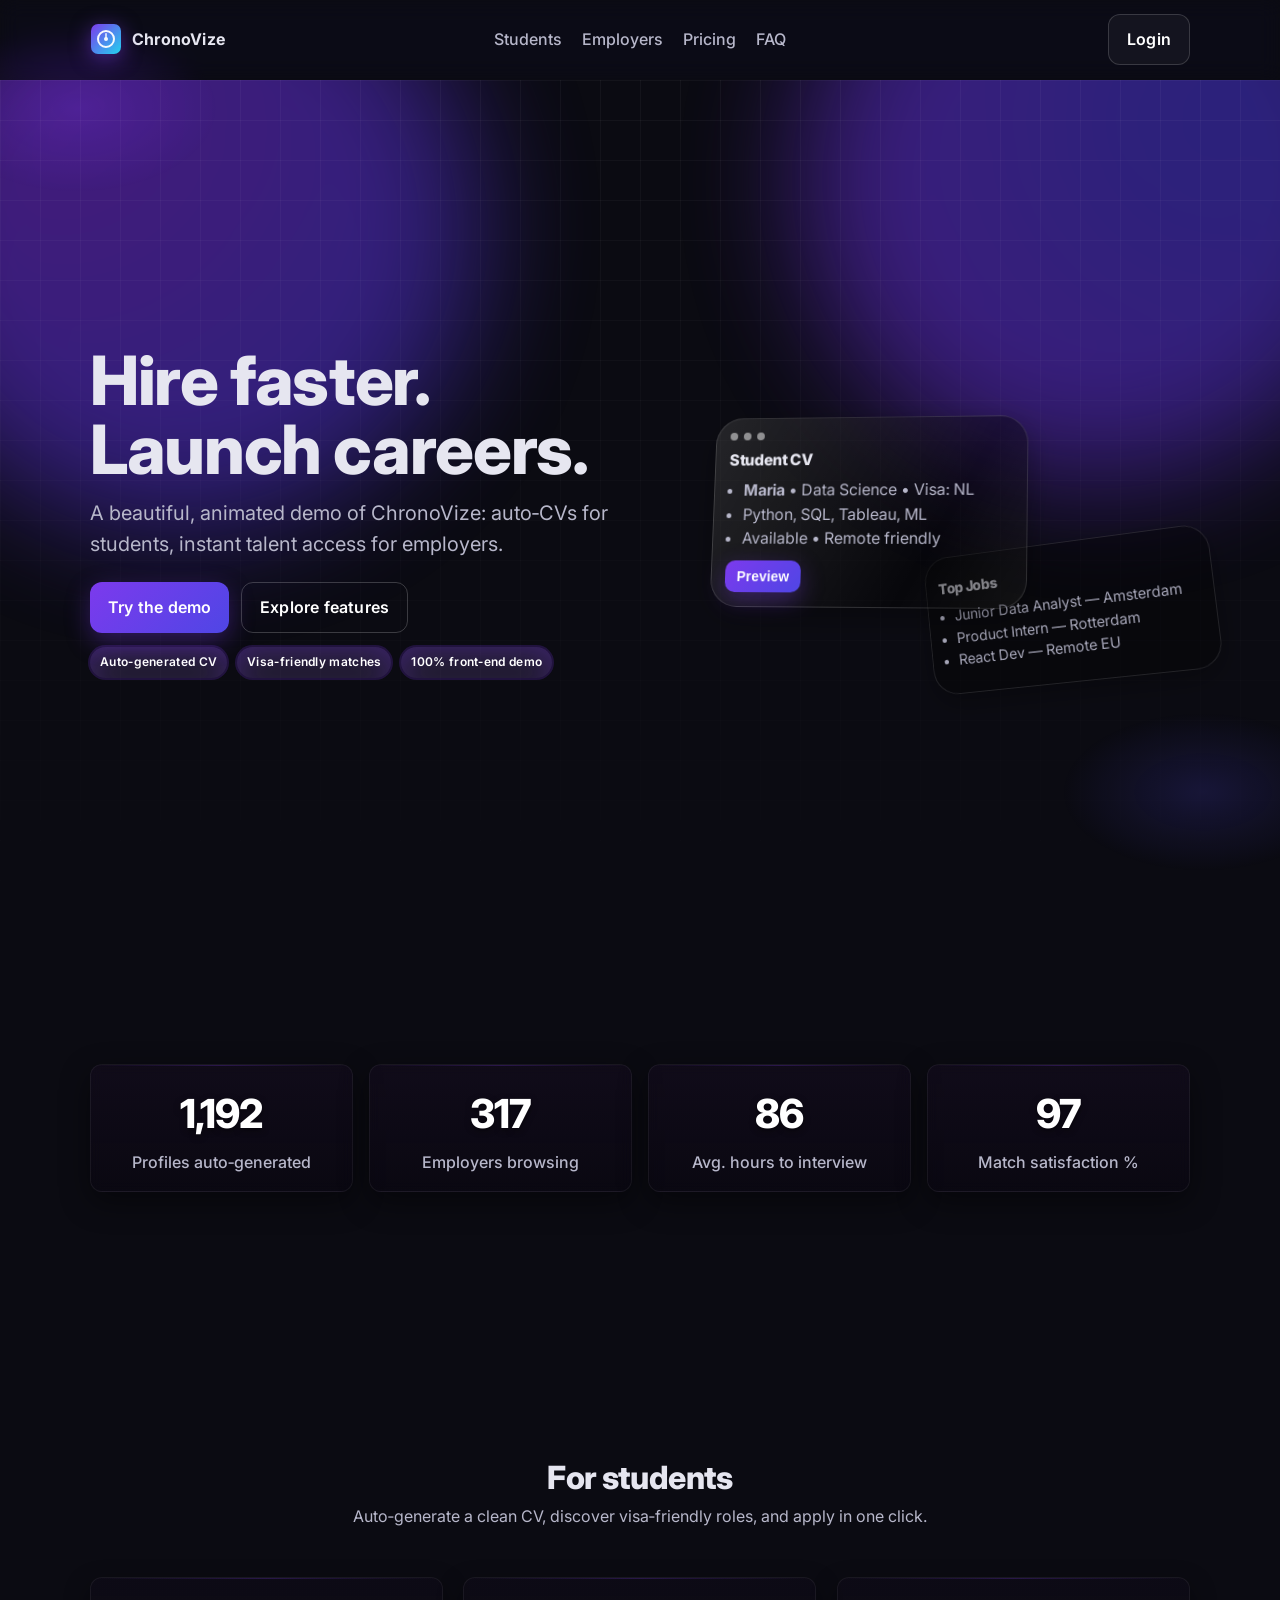
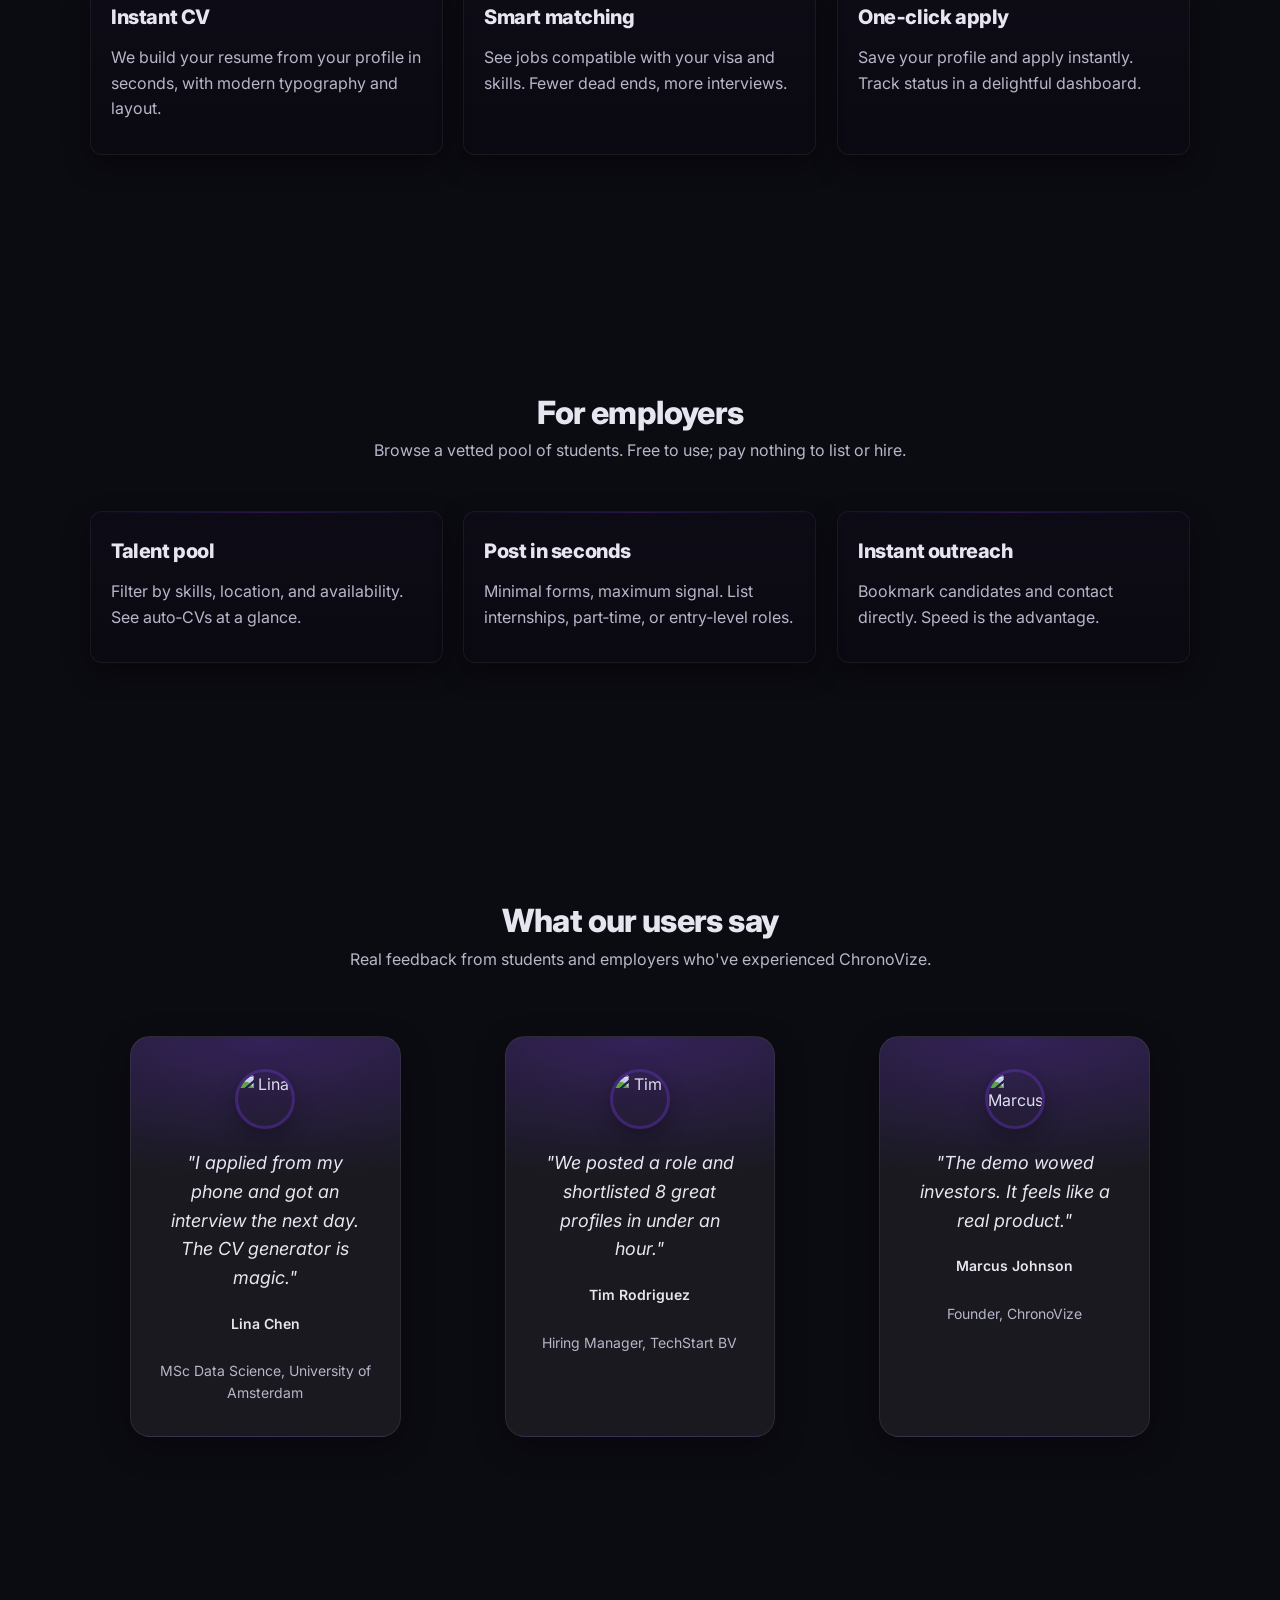
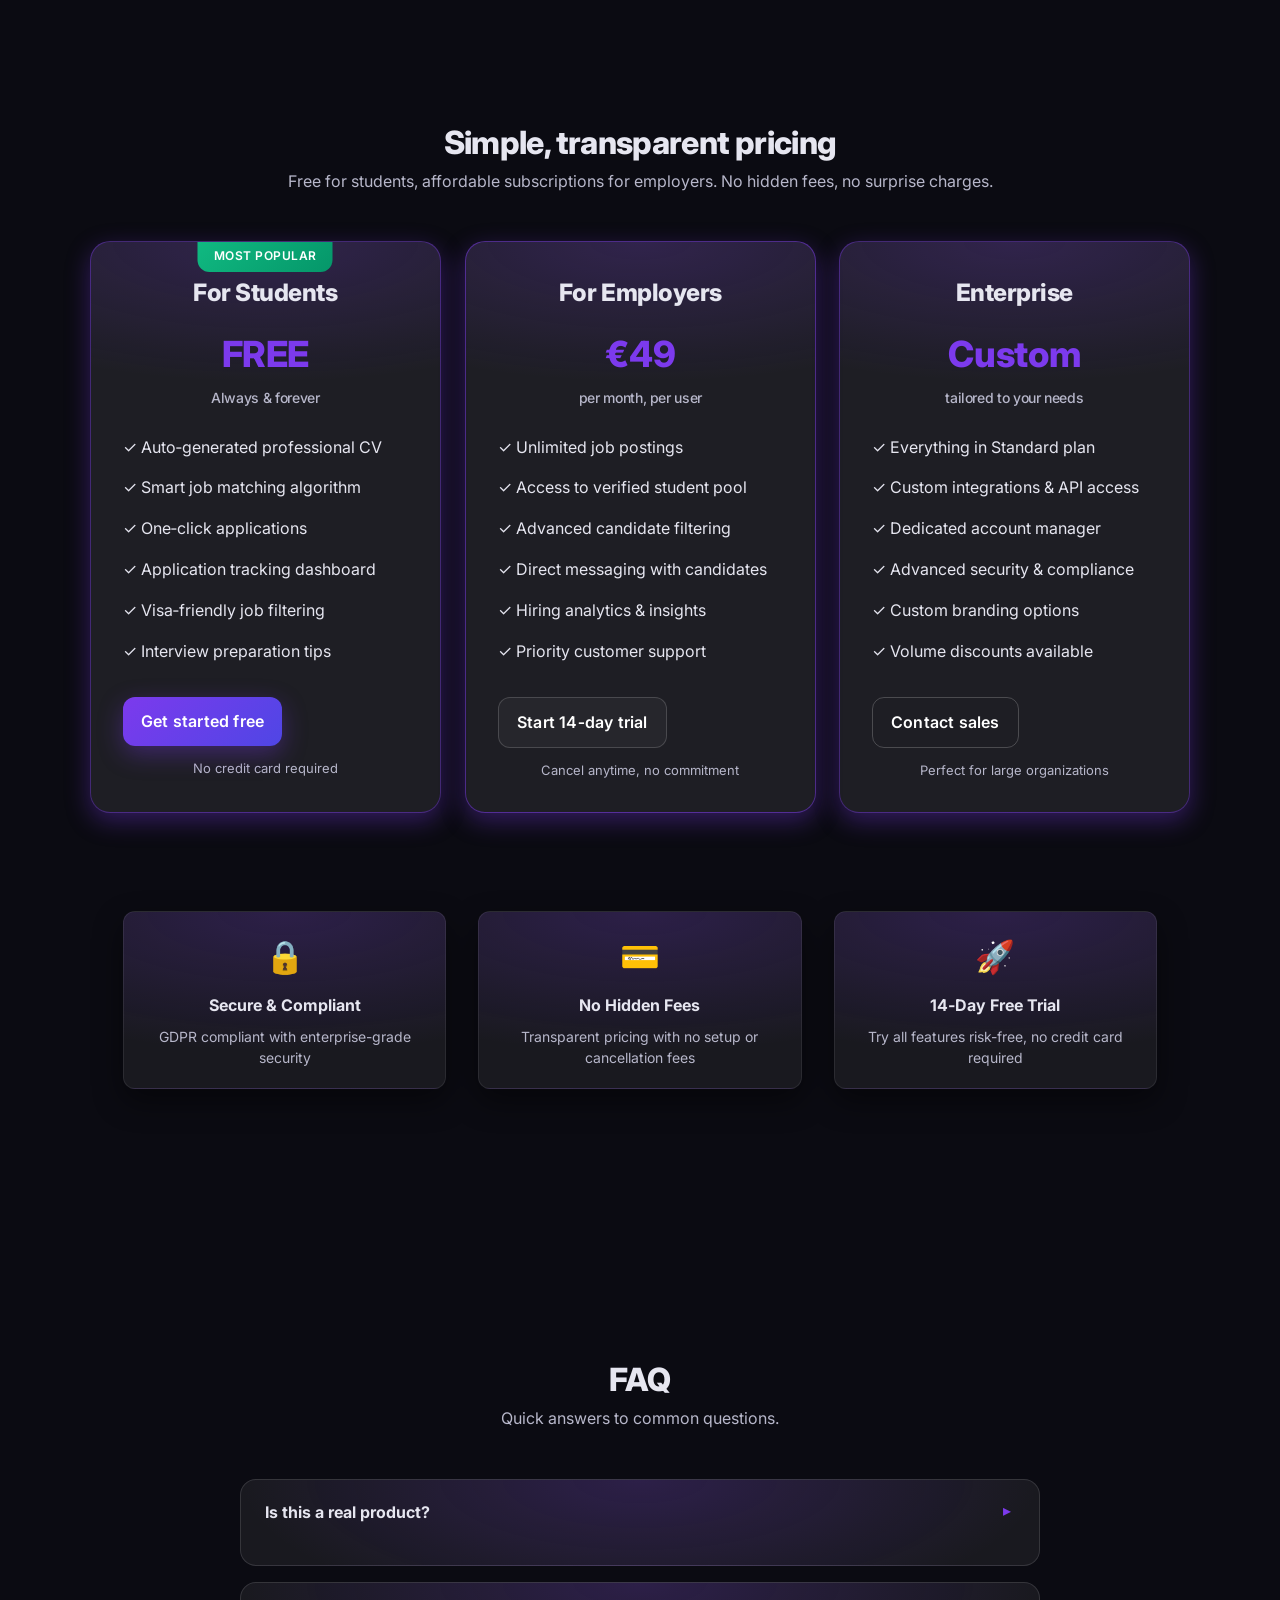
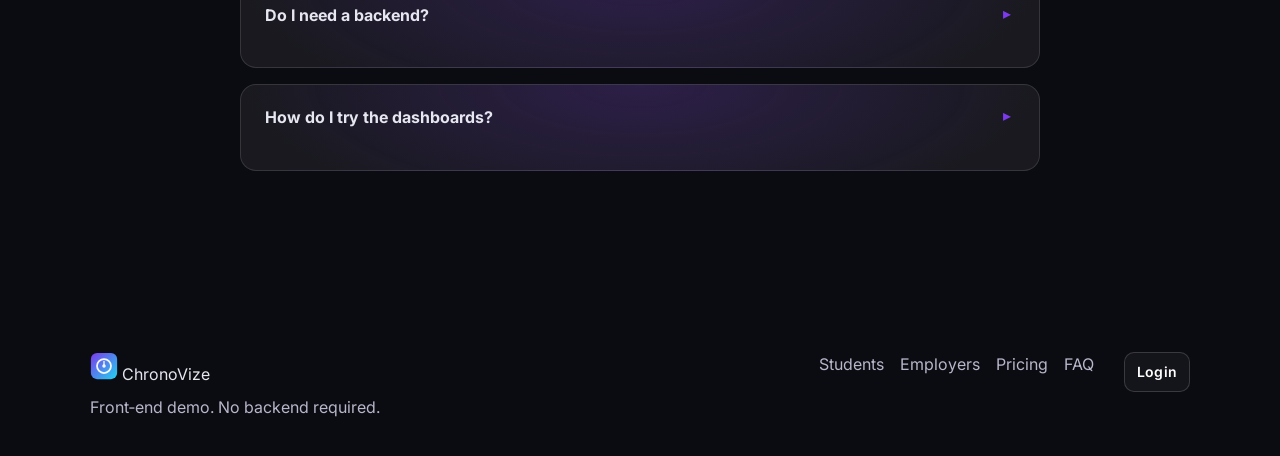
==== index.html @ 2d1d4d13 "Initial commit for Career Pathway" ====
<!doctype html>
<html lang="en">
  <head>
    <meta charset="utf-8" />
    <meta name="viewport" content="width=device-width, initial-scale=1, viewport-fit=cover" />
    <meta name="theme-color" content="#6a5acd" />
    <title>ChronoVize — Hire Faster. Launch Careers.</title>
    <meta name="description" content="ChronoVize: lightning‑fast student hiring with auto‑generated CVs and a gorgeous, animated demo experience." />
    <link rel="preconnect" href="https://fonts.googleapis.com">
    <link rel="preconnect" href="https://fonts.gstatic.com" crossorigin>
    <link href="https://fonts.googleapis.com/css2?family=Inter:wght@300;400;500;600;700;800&display=swap" rel="stylesheet">
    <link rel="stylesheet" href="css/style.css" />
    <link rel="stylesheet" href="css/animations.css" />
    <link rel="icon" type="image/svg+xml" href="assets/logo.svg" />
  </head>
  <body>
    <a class="skip-link" href="#main">Skip to content</a>
    <header class="site-header glass">
      <nav class="nav container" aria-label="Main">
        <a href="#" class="nav-brand" aria-label="ChronoVize home">
          <img src="assets/logo.svg" alt="ChronoVize" width="32" height="32" />
          <span>ChronoVize</span>
        </a>
        <button class="nav-toggle" aria-controls="nav-menu" aria-expanded="false" aria-label="Open menu">
          <span class="bar"></span><span class="bar"></span><span class="bar"></span>
        </button>
        <div id="nav-menu" class="nav-menu" role="dialog" aria-modal="true" aria-label="Navigation menu">
          <ul class="nav-links">
            <li><a href="#students" class="nav-link">Students</a></li>
            <li><a href="#employers" class="nav-link">Employers</a></li>
            <li><a href="#pricing" class="nav-link">Pricing</a></li>
            <li><a href="#faq" class="nav-link">FAQ</a></li>
          </ul>
          <div class="nav-actions">
            <a class="btn btn-outline magnetic" href="auth/login.html">Login</a>
          </div>
        </div>
      </nav>
      <div id="scrollProgress" class="scroll-progress" aria-hidden="true"></div>
    </header>

    <main id="main">
      <!-- Hero -->
      <section class="hero-section section-padding" aria-labelledby="hero-title">
        <div class="hero-bg">
          <div class="blob blob-1"></div>
          <div class="blob blob-2"></div>
          <div class="grid-overlay" aria-hidden="true"></div>
        </div>
        <div class="container hero-grid">
          <div class="hero-copy reveal-up">
            <h1 id="hero-title" class="hero-title">Hire faster. Launch careers.</h1>
            <p class="hero-sub">A beautiful, animated demo of ChronoVize: auto‑CVs for students, instant talent access for employers.</p>
            <div class="hero-ctas">
              <a class="btn btn-gradient magnetic" href="auth/login.html">Try the demo</a>
              <a class="btn btn-ghost magnetic" href="#students">Explore features</a>
            </div>
            <div class="hero-badges">
              <span class="badge glow">Auto‑generated CV</span>
              <span class="badge glow">Visa‑friendly matches</span>
              <span class="badge glow">100% front‑end demo</span>
            </div>
          </div>
          <div class="hero-visual reveal-up delay-1">
            <div class="phone-stack tilt">
              <div class="phone ui-card shimmer">
                <div class="ui-top">
                  <span class="dot"></span><span class="dot"></span><span class="dot"></span>
                </div>
                <div class="ui-body">
                  <h3>Student CV</h3>
                  <ul class="ui-list">
                    <li><strong>Maria</strong> • Data Science • Visa: NL</li>
                    <li>Python, SQL, Tableau, ML</li>
                    <li>Available • Remote friendly</li>
                  </ul>
                  <button class="btn btn-small btn-gradient">Preview</button>
                </div>
              </div>
              <div class="phone ui-card card-2">
                <div class="ui-body">
                  <h3>Top Jobs</h3>
                  <ul class="ui-list">
                    <li>Junior Data Analyst — Amsterdam</li>
                    <li>Product Intern — Rotterdam</li>
                    <li>React Dev — Remote EU</li>
                  </ul>
                </div>
              </div>
            </div>
          </div>
        </div>
      </section>

      <!-- Stats -->
      <section class="section-padding" aria-label="Stats">
        <div class="container stats-grid">
          <div class="stat-card reveal">
            <div class="stat-number counter" data-to="1200">0</div>
            <div class="stat-label">Profiles auto‑generated</div>
          </div>
          <div class="stat-card reveal delay-1">
            <div class="stat-number counter" data-to="320">0</div>
            <div class="stat-label">Employers browsing</div>
          </div>
          <div class="stat-card reveal delay-2">
            <div class="stat-number counter" data-to="87">0</div>
            <div class="stat-label">Avg. hours to interview</div>
          </div>
          <div class="stat-card reveal delay-3">
            <div class="stat-number counter" data-to="98">0</div>
            <div class="stat-label">Match satisfaction %</div>
          </div>
        </div>
      </section>

      <!-- Students -->
      <section id="students" class="section-padding alt" aria-labelledby="students-title">
        <div class="container">
          <header class="section-head reveal-up">
            <h2 id="students-title">For students</h2>
            <p>Auto‑generate a clean CV, discover visa‑friendly roles, and apply in one click.</p>
          </header>
          <div class="features-grid">
            <article class="feature-card tilt reveal">
              <h3>Instant CV</h3>
              <p>We build your resume from your profile in seconds, with modern typography and layout.</p>
            </article>
            <article class="feature-card tilt reveal delay-1">
              <h3>Smart matching</h3>
              <p>See jobs compatible with your visa and skills. Fewer dead ends, more interviews.</p>
            </article>
            <article class="feature-card tilt reveal delay-2">
              <h3>One‑click apply</h3>
              <p>Save your profile and apply instantly. Track status in a delightful dashboard.</p>
            </article>
          </div>
        </div>
      </section>

      <!-- Employers -->
      <section id="employers" class="section-padding" aria-labelledby="employers-title">
        <div class="container">
          <header class="section-head reveal-up">
            <h2 id="employers-title">For employers</h2>
            <p>Browse a vetted pool of students. Free to use; pay nothing to list or hire.</p>
          </header>
          <div class="features-grid">
            <article class="feature-card tilt reveal">
              <h3>Talent pool</h3>
              <p>Filter by skills, location, and availability. See auto‑CVs at a glance.</p>
            </article>
            <article class="feature-card tilt reveal delay-1">
              <h3>Post in seconds</h3>
              <p>Minimal forms, maximum signal. List internships, part‑time, or entry‑level roles.</p>
            </article>
            <article class="feature-card tilt reveal delay-2">
              <h3>Instant outreach</h3>
              <p>Bookmark candidates and contact directly. Speed is the advantage.</p>
            </article>
          </div>
        </div>
      </section>

      <!-- Testimonials -->
      <section class="section-padding alt" aria-labelledby="testimonials-title">
        <div class="container">
          <header class="section-head reveal-up">
            <h2 id="testimonials-title">What our users say</h2>
            <p>Real feedback from students and employers who've experienced ChronoVize.</p>
          </header>
          <div class="testimonials-grid">
            <figure class="testimonial reveal">
              <div class="testimonial-avatar">
                <img src="https://images.unsplash.com/photo-1494790108755-2616b612b786?w=80&h=80&fit=crop&crop=face&auto=format" alt="Lina" width="60" height="60" />
              </div>
              <blockquote>"I applied from my phone and got an interview the next day. The CV generator is magic."</blockquote>
              <figcaption>
                <strong>Lina Chen</strong><br>
                MSc Data Science, University of Amsterdam
              </figcaption>
            </figure>
            <figure class="testimonial reveal delay-1">
              <div class="testimonial-avatar">
                <img src="https://images.unsplash.com/photo-1472099645785-5658abf4ff4e?w=80&h=80&fit=crop&crop=face&auto=format" alt="Tim" width="60" height="60" />
              </div>
              <blockquote>"We posted a role and shortlisted 8 great profiles in under an hour."</blockquote>
              <figcaption>
                <strong>Tim Rodriguez</strong><br>
                Hiring Manager, TechStart BV
              </figcaption>
            </figure>
            <figure class="testimonial reveal delay-2">
              <div class="testimonial-avatar">
                <img src="https://images.unsplash.com/photo-1507003211169-0a1dd7228f2d?w=80&h=80&fit=crop&crop=face&auto=format" alt="Marcus" width="60" height="60" />
              </div>
              <blockquote>"The demo wowed investors. It feels like a real product."</blockquote>
              <figcaption>
                <strong>Marcus Johnson</strong><br>
                Founder, ChronoVize
              </figcaption>
            </figure>
          </div>
        </div>
      </section>

      <!-- Pricing -->
      <section id="pricing" class="section-padding" aria-labelledby="pricing-title">
        <div class="container">
          <header class="section-head reveal-up">
            <h2 id="pricing-title">Simple, transparent pricing</h2>
            <p>Free for students, affordable subscriptions for employers. No hidden fees, no surprise charges.</p>
          </header>
          <div class="pricing-grid">
            <div class="price-card student-card reveal tilt">
              <div class="price-badge">Most Popular</div>
              <h3>For Students</h3>
              <div class="price">FREE<br/><small>Always & forever</small></div>
              <ul class="price-features">
                <li>✓ Auto‑generated professional CV</li>
                <li>✓ Smart job matching algorithm</li>
                <li>✓ One‑click applications</li>
                <li>✓ Application tracking dashboard</li>
                <li>✓ Visa‑friendly job filtering</li>
                <li>✓ Interview preparation tips</li>
              </ul>
              <a class="btn btn-gradient magnetic" href="auth/login.html">Get started free</a>
              <p class="price-note">No credit card required</p>
            </div>
            
            <div class="price-card employer-card reveal tilt delay-1">
              <h3>For Employers</h3>
              <div class="price">€49<br/><small>per month, per user</small></div>
              <ul class="price-features">
                <li>✓ Unlimited job postings</li>
                <li>✓ Access to verified student pool</li>
                <li>✓ Advanced candidate filtering</li>
                <li>✓ Direct messaging with candidates</li>
                <li>✓ Hiring analytics & insights</li>
                <li>✓ Priority customer support</li>
              </ul>
              <a class="btn btn-outline magnetic" href="auth/login.html">Start 14‑day trial</a>
              <p class="price-note">Cancel anytime, no commitment</p>
            </div>
            
            <div class="price-card enterprise-card reveal tilt delay-2">
              <h3>Enterprise</h3>
              <div class="price">Custom<br/><small>tailored to your needs</small></div>
              <ul class="price-features">
                <li>✓ Everything in Standard plan</li>
                <li>✓ Custom integrations & API access</li>
                <li>✓ Dedicated account manager</li>
                <li>✓ Advanced security & compliance</li>
                <li>✓ Custom branding options</li>
                <li>✓ Volume discounts available</li>
              </ul>
              <a class="btn btn-ghost magnetic" href="mailto:sales@chronovize.com">Contact sales</a>
              <p class="price-note">Perfect for large organizations</p>
            </div>
          </div>
          
          <div class="pricing-trust reveal-up">
            <div class="trust-badges">
              <div class="trust-item">
                <span class="trust-icon">🔒</span>
                <strong>Secure & Compliant</strong>
                <p>GDPR compliant with enterprise-grade security</p>
              </div>
              <div class="trust-item">
                <span class="trust-icon">💳</span>
                <strong>No Hidden Fees</strong>
                <p>Transparent pricing with no setup or cancellation fees</p>
              </div>
              <div class="trust-item">
                <span class="trust-icon">🚀</span>
                <strong>14‑Day Free Trial</strong>
                <p>Try all features risk-free, no credit card required</p>
              </div>
            </div>
          </div>
        </div>
      </section>

      <!-- FAQ -->
      <section id="faq" class="section-padding alt" aria-labelledby="faq-title">
        <div class="container">
          <header class="section-head reveal-up">
            <h2 id="faq-title">FAQ</h2>
            <p>Quick answers to common questions.</p>
          </header>
          <div class="faq-list">
            <details class="reveal">
              <summary>Is this a real product?</summary>
              <p>This site is a fully front‑end demo. Dashboards run on mocked APIs to simulate a live product.</p>
            </details>
            <details class="reveal delay-1">
              <summary>Do I need a backend?</summary>
              <p>No. Start the local server and everything runs client‑side. See README for details.</p>
            </details>
            <details class="reveal delay-2">
              <summary>How do I try the dashboards?</summary>
              <p>Click Login and use the built‑in demo accounts. You’ll be redirected to a student or employer dashboard.</p>
            </details>
          </div>
        </div>
      </section>
    </main>

    <footer class="site-footer">
      <div class="container footer-grid">
        <div class="brand-col">
          <img src="assets/logo.svg" alt="ChronoVize" width="28" height="28" /> ChronoVize
          <p class="muted">Front‑end demo. No backend required.</p>
        </div>
        <nav aria-label="Footer">
          <a href="#students">Students</a>
          <a href="#employers">Employers</a>
          <a href="#pricing">Pricing</a>
          <a href="#faq">FAQ</a>
        </nav>
        <div class="footer-actions">
          <a class="btn btn-small btn-outline" href="auth/login.html">Login</a>
        </div>
      </div>
    </footer>

    <!-- QR Share Modal removed (Share button removed from header) -->

    <script src="js/animations.js"></script>
    <script src="js/main.js"></script>
    <script src="js/demo-auth.js"></script>
  </body>
  </html>
---- css/style.css ----
/* ChronoVize — Global Styles and Theme */
:root {
  --bg: #0b0b12;
  --bg-alt: #0f0f19;
  --surface: rgba(255,255,255,0.06);
  --surface-elevated: rgba(255,255,255,0.08);
  --text: #e6e6f0;
  --muted: #b7b7ca;
  --primary: #7c3aed; /* violet-600 */
  --primary-2: #4f46e5; /* indigo-600 */
  --primary-light: rgba(124,58,237,0.15);
  --accent: #22d3ee; /* cyan-400 */
  --danger: #ef4444;
  --success: #10b981;
  --warning: #f59e0b;
  --radius: 14px;
  --shadow-1: 0 10px 30px rgba(0,0,0,.35);
  --shadow-2: 0 8px 24px rgba(124,58,237,.35);
  --glass: rgba(255,255,255,0.08);
  --ring: 0 0 0 3px rgba(124,58,237,.35);
  --card-gradient: radial-gradient(400px 140px at 50% 0%, rgba(124,58,237,.2), transparent);
  --spacing-1: 6px; --spacing-2: 10px; --spacing-3: 14px; --spacing-4: 18px; --spacing-5: 24px; --spacing-6: 32px; --spacing-7: 48px; --spacing-8: 64px;
}

* { 
  box-sizing: border-box;
}

html, body { 
  height: 100%; 
}

body {
  margin: 0;
  font-family: 'Inter', system-ui, -apple-system, Segoe UI, Roboto, Ubuntu, Cantarell, Noto Sans, Arial, "Apple Color Emoji", "Segoe UI Emoji";
  /* Use a flat base background so the global hero overlay becomes the single
     visual source of the purple tint. This prevents stacked radial backgrounds
     from producing visible bands. */
  background: var(--bg) !important;
  color: var(--text);
  line-height: 1.55;
  -webkit-font-smoothing: antialiased;
  -moz-osx-font-smoothing: grayscale;
  text-rendering: optimizeLegibility;
}

/* Global hero tint overlay: make the whole page share the hero's purple blobs */
body::before{
  content: '';
  position: fixed;
  inset: 0;
  /* sit above page backgrounds but beneath content */
  z-index: 1;
  pointer-events: none;
  /* slightly stronger hero blobs so they mask leftover variations */
  background-image:
    radial-gradient(700px 420px at 6% 12%, rgba(124,58,237,0.22), transparent 20%),
    radial-gradient(640px 360px at 94% 88%, rgba(79,70,229,0.18), transparent 22%);
  mix-blend-mode: normal;
}

/* Ensure main content sits above the global overlay */
.container, .site-header, .hero-section, .section-padding, .alt { position: relative; z-index: 2; }

/* Typography baseline */
h1, h2, h3, h4 { font-weight: 800; letter-spacing: -0.02em; margin: 0 0 8px; }
h1 { font-size: clamp(32px, 5.4vw, 56px); line-height: 1.05; }
h2 { font-size: clamp(24px, 3vw, 32px); line-height: 1.12; }
h3 { font-size: 20px; }
h4 { font-size: 18px; }
p { margin: 0 0 12px; }
ul, ol { margin: 0 0 12px; padding-left: 18px; }
a { color: #c5c5ff; text-underline-offset: 3px; }
a:hover { color: #fff; }
img { max-width: 100%; height: auto; }

.container {
  width: min(1100px, 92vw);
  margin: 0 auto;
}

.skip-link {
  position: absolute;
  left: -9999px;
  top: 0;
  background: #fff;
  color: #000;
  padding: 8px 12px;
  border-radius: 6px;
}
.skip-link:focus { left: 12px; top: 12px; z-index: 10000; }

.glass { backdrop-filter: saturate(160%) blur(10px); background: var(--glass); }

.site-header {
  position: sticky; top: 0; z-index: 1000; border-bottom: 1px solid rgba(255,255,255,.06);
}
.nav { display: grid; grid-template-columns: 1fr auto 1fr; align-items: center; gap: 16px; padding: 14px 0; }
.nav-brand { display: inline-flex; align-items: center; gap: 10px; font-weight: 700; color: var(--text); text-decoration: none; letter-spacing: .2px; }
.nav-brand img { filter: drop-shadow(0 4px 10px rgba(124,58,237,.5)); }
.nav-links { list-style: none; display: flex; gap: 20px; margin: 0; padding: 0; justify-content: center; }
.nav-link { color: var(--muted); text-decoration: none; font-weight: 500; }
.nav-link:hover { color: #fff; }
.nav-actions { display: flex; gap: 10px; justify-content: end; }

.nav-toggle { display: none; width: 44px; height: 44px; border: 1px solid rgba(255,255,255,.15); border-radius: 10px; background: transparent; color: #fff; align-items: center; justify-content: center; }
.nav-toggle .bar { display: block; width: 20px; height: 2px; background: #fff; margin: 3px auto; border-radius: 2px; }

.nav-menu { display: contents; }

/* Buttons */
.btn { appearance: none; border: 0; border-radius: 12px; padding: 12px 18px; font-weight: 600; letter-spacing: .2px; cursor: pointer; text-decoration: none; display: inline-flex; align-items: center; gap: 10px; transition: transform .15s ease, box-shadow .15s ease, background .2s ease, filter .2s ease; }
.btn:active { transform: translateY(1px); }
.btn:focus-visible { outline: none; box-shadow: var(--ring); }
.btn-small { padding: 8px 12px; border-radius: 10px; font-size: 14px; }
.btn-ghost { background: transparent; border: 1px solid rgba(255,255,255,.2); color: #fff; }
.btn-outline { background: rgba(255,255,255,.04); border: 1px solid rgba(255,255,255,.16); color: #fff; }
.btn-gradient { background: linear-gradient(135deg, var(--primary), var(--primary-2)); color: #fff; box-shadow: var(--shadow-2); }
.btn-gradient:hover { filter: brightness(1.08); }

.badge { display: inline-block; padding: 6px 10px; border-radius: 999px; background: rgba(255,255,255,.06); color: #fff; font-size: 12px; font-weight: 600; letter-spacing: .3px; }
.badge.glow { box-shadow: 0 0 0 2px rgba(124,58,237,.2), 0 10px 30px rgba(124,58,237,.35) inset; }
.badge.success { background: rgba(16,185,129,.18); border: 1px solid rgba(16,185,129,.35); }
.badge.warn { background: rgba(245,158,11,.18); border: 1px solid rgba(245,158,11,.35); }
.badge.info { background: rgba(59,130,246,.18); border: 1px solid rgba(59,130,246,.35); }

.section-padding { padding: 96px 0; }
.alt { 
  background: linear-gradient(180deg, var(--primary-light), transparent 60%); 
  position: relative;
  margin: 48px 0;
}

/* Smooth section blending: subtle inset fades so adjacent sections don't show hard color cutoffs */
.section-padding, .alt, .hero-section {
  position: relative;
  /* remove inset fades — they produced visible horizontal bands; keep sections visually uniform */
  box-shadow: none !important;
}

/* Slightly stronger tint for alt sections to blend their purple tone into neighbors */
.alt {
  box-shadow: inset 0 60px 80px -60px rgba(79,70,229,0.06), inset 0 -60px 80px -60px rgba(11,11,18,0.045);
}

/* Apply the same purple tint used in the hero to other landing sections so they blend visually */
.section-padding::before,
.features-grid::before,
.testimonials-grid::before,
.pricing-grid::before,
.stats-grid::before {
  content: '';
  position: absolute;
  inset: 0;
  pointer-events: none;
  z-index: 0;
  /* two soft radial highlights left/right using theme colors */
  background-image:
    radial-gradient(500px 220px at 6% 20%, rgba(124,58,237,0.14), transparent 20%),
    radial-gradient(420px 180px at 94% 80%, rgba(79,70,229,0.10), transparent 22%);
}

/* Ensure section content sits above the overlay */
.section-padding > .container,
.alt > .container,
.hero-section > .container,
.features-grid,
.testimonials-grid,
.pricing-grid,
.stats-grid {
  position: relative;
  z-index: 1;
}

/* Override any section-specific backgrounds so the global hero tint shows uniformly */
.alt { background: transparent !important; }
.section-padding { background: transparent !important; }

/* Remove local pseudo overlays we added earlier so sections don't have different tints */
.section-padding::before,
.features-grid::before,
.testimonials-grid::before,
.pricing-grid::before,
.stats-grid::before {
  content: none !important;
  background: transparent !important;
}

/* Make major structural containers transparent so the global hero tint is visible
   (this prevents semi-opaque section bands from altering the perceived color) */
.site-header, .site-footer, .pricing-trust, .cta-band, .hero-bg, .pricing-grid {
  background: transparent !important;
  border-color: transparent !important;
}

/* Restore card backgrounds/shadows so content retains depth while sections remain uniformly tinted */
.testimonial {
  background: var(--card-gradient), var(--surface);
  border: 1px solid rgba(255,255,255,.08);
  box-shadow: var(--shadow-1);
}
.testimonial::before { content: ''; position: absolute; inset:0; background: var(--card-gradient); pointer-events:none; opacity:0.5; }
.price-card {
  background: var(--card-gradient), var(--surface);
  border: 1px solid rgba(255,255,255,.08);
  box-shadow: var(--shadow-2);
}
.faq-list details {
  background: var(--card-gradient), var(--surface);
  border: 1px solid rgba(255,255,255,.12);
}

/* Hero */
.hero-section { 
  position: relative; 
  overflow: clip; 
  /* Reduced vertical padding to tighten visual rhythm on landing */
  padding: 72px 0 80px 0;
}
.hero-bg { position: absolute; inset: 0; pointer-events: none; }
.grid-overlay { position: absolute; inset: 0; background-image: linear-gradient(rgba(255,255,255,.04) 1px, transparent 1px), linear-gradient(90deg, rgba(255,255,255,.04) 1px, transparent 1px); background-size: 40px 40px; mask-image: linear-gradient(to bottom, #000, #0000); }
.blob { 
  position: absolute; 
  width: 600px; 
  height: 600px; 
  filter: blur(60px) saturate(140%); 
  opacity: .45; 
  border-radius: 50%; 
  animation: float 12s ease-in-out infinite; 
  will-change: transform;
}
.blob-1 { 
  top: -150px; 
  left: -120px; 
  background: radial-gradient(circle at 30% 30%, #7c3aed, #4f46e5); 
  animation: blob-float-1 20s ease-in-out infinite, blob-pulse-1 8s ease-in-out infinite;
}
.blob-2 { 
  top: -200px; 
  right: -120px; 
  background: radial-gradient(circle at 70% 40%, #4f46e5, #7c3aed); 
  animation: blob-float-2 25s ease-in-out infinite, blob-pulse-2 12s ease-in-out infinite;
}

.hero-grid { display: grid; grid-template-columns: 1.2fr 1fr; align-items: center; gap: 40px; min-height: clamp(560px, 80vh, 800px); }
.hero-title { font-size: clamp(36px, 6vw, 68px); line-height: 1.02; margin: 0 0 14px; letter-spacing: -0.02em; }
.hero-sub { font-size: clamp(16px, 1.8vw, 20px); color: var(--muted); margin: 0 0 22px; }
.hero-ctas { display: flex; gap: 12px; margin: 18px 0 12px; flex-wrap: wrap; }
.hero-badges { display: flex; gap: 10px; flex-wrap: wrap; margin-top: 14px; }
.hero-visual { perspective: 1400px; }

.phone-stack { 
  position: relative; 
  transform-style: preserve-3d;
  will-change: transform;
}

.phone { 
  width: 320px; 
  background: rgba(0,0,0,.4); 
  border: 1px solid rgba(255,255,255,.12); 
  border-radius: 28px; 
  box-shadow: var(--shadow-1); 
  transform: rotateX(8deg) rotateY(-8deg) rotateZ(1deg);
  will-change: transform;
  backface-visibility: hidden;
  transform-origin: center center;
}

.phone.ui-card { padding: 14px; }

.phone.card-2 { 
  position: absolute; 
  left: 200px; 
  top: 120px; 
  transform: rotateX(6deg) rotateY(-18deg) rotateZ(-6deg) scale(.92); 
  opacity: .9;
  will-change: transform;
  backface-visibility: hidden;
}
.ui-top { display: flex; gap: 6px; }
.dot { width: 8px; height: 8px; background: rgba(255,255,255,.5); border-radius: 50%; display: inline-block; }
.ui-body h3 { margin: 8px 0 6px; font-size: 16px; }
.ui-list { margin: 0 0 10px; padding-left: 16px; color: var(--muted); }

/* Stats */
.stats-grid { 
  display: grid; 
  grid-template-columns: repeat(auto-fit, minmax(180px, 1fr));
  gap: 16px; /* slightly tighter gap to reduce excessive whitespace */
  margin: 16px auto 28px; /* pull it closer to hero and next section */
  max-width: 1100px; /* keep cards a comfortable size */
  align-items: stretch;
}
.stat-card { 
  /* darker, more contrasting translucent card to separate from purple background */
  background: linear-gradient(180deg, rgba(20,12,30,0.62), rgba(10,6,18,0.5));
  border: 1px solid rgba(255,255,255,0.06);
  border-radius: 12px; 
  padding: 18px 16px; /* tightened padding */
  text-align: center; 
  box-shadow: 0 10px 30px rgba(0,0,0,.45); 
  transition: transform .18s ease, box-shadow .18s ease;
  position: relative;
  overflow: hidden;
  backdrop-filter: blur(6px);
}
.stat-card::before {
  content: '';
  position: absolute;
  top: 0;
  left: 0;
  right: 0;
  height: 1px;
  background: linear-gradient(90deg, transparent, rgba(124,58,237,.4), transparent);
  opacity: 0.6;
}
.stat-card:hover {
  transform: translateY(-2px);
  box-shadow: var(--shadow-2);
}
.stat-number { 
  font-size: clamp(26px, 4vw, 40px); 
  font-weight: 800; 
  letter-spacing: -.02em; 
  margin-bottom: 6px; 
  position: relative;
  z-index: 1;
  color: #ffffff; /* stronger contrast for numbers */
  text-shadow: 0 2px 6px rgba(0,0,0,.55);
}
.stat-label { 
  color: var(--muted); 
  font-weight: 500; 
  line-height: 1.4; 
  position: relative;
  z-index: 1;
}

/* Features */
.section-head { 
  text-align: center; 
  max-width: 760px; 
  margin: 0 auto 48px; /* Increased bottom margin for better spacing */
}
.section-head p { color: var(--muted); }
.features-grid { 
  display: grid; 
  grid-template-columns: repeat(auto-fit, minmax(240px, 1fr));
  gap: 20px; 
  max-width: 1100px;
  margin: 0 auto;
}
.feature-card { 
  background: linear-gradient(180deg, rgba(20,12,30,0.28), rgba(10,6,18,0.22));
  border-radius: 12px; 
  padding: 20px; /* slightly reduced padding for visual balance */
  box-shadow: 0 10px 26px rgba(0,0,0,.42); 
  min-height: 140px; 
  border: 1px solid rgba(255,255,255,.06); 
  transition: border-color .18s ease, box-shadow .18s ease, transform .18s ease; 
  position: relative;
  overflow: hidden;
}
.feature-card::before {
  content: '';
  position: absolute;
  top: 0;
  left: 0;
  right: 0;
  height: 1px;
  background: linear-gradient(90deg, transparent, rgba(124,58,237,.4), transparent);
  opacity: 0.6;
}
.feature-card:hover { 
  border-color: rgba(124,58,237,.35); 
  box-shadow: 0 18px 40px rgba(0,0,0,.45), 0 0 0 1px rgba(124,58,237,.18) inset; 
  transform: translateY(-2px); 
}
.feature-card h3 { 
  margin: 4px 0 12px; /* Increased bottom margin */
  position: relative;
  z-index: 1;
  color: var(--text);
}
.feature-card p { 
  color: var(--muted); 
  line-height: 1.6; /* Better line height */
  position: relative;
  z-index: 1;
}

/* Testimonials */
.testimonials-grid { 
  display: grid; 
  grid-template-columns: repeat(3, 1fr); 
  gap: 24px; /* Increased gap */
  margin: 32px auto; /* Center the grid */
  max-width: 1200px; /* Limit max width */
}
.testimonial { 
  position: relative; 
  background: var(--card-gradient), var(--surface); 
  border: 1px solid rgba(255,255,255,.08); 
  border-radius: 20px; /* Increased border radius */
  padding: 32px 28px; /* Increased padding */
  overflow: hidden; 
  text-align: center; /* Center align content */
  transition: transform .3s ease, box-shadow .3s ease; /* Add smooth transitions */
}
.testimonial::before { 
  content:""; 
  position:absolute; 
  inset:0; 
  background: var(--card-gradient); 
  pointer-events:none; 
  opacity: 0.5;
}
.testimonial-avatar {
  margin: 0 auto 20px;
  width: 60px;
  height: 60px;
  border-radius: 50%;
  overflow: hidden;
  border: 3px solid rgba(124,58,237,.3);
  box-shadow: 0 8px 20px rgba(0,0,0,.3);
}
.testimonial-avatar img {
  width: 100%;
  height: 100%;
  object-fit: cover;
  display: block;
}
.testimonial blockquote { 
  margin: 0 0 20px; /* Increased bottom margin */
  font-size: 18px; 
  line-height: 1.6; /* Better line height */
  font-style: italic;
  position: relative;
  z-index: 1;
}
.testimonial figcaption { 
  color: var(--muted); 
  font-size: 14px; 
  position: relative;
  z-index: 1;
}
.testimonial figcaption strong {
  color: var(--text);
  font-weight: 600;
  display: block;
  margin-bottom: 4px;
}

/* Pricing */
.pricing-grid { 
  display: grid; 
  grid-template-columns: repeat(3, 1fr); /* Changed to 3 columns */
  gap: 24px; /* Increased gap */
  align-items: stretch; 
  margin: 32px auto; /* Center the grid */
  max-width: 1200px; /* Limit max width */
}
.price-card { 
  position: relative; 
  background: var(--card-gradient), var(--surface); 
  border: 1px solid rgba(255,255,255,.08); 
  border-radius: 20px; 
  padding: 32px; /* Increased padding */
  box-shadow: var(--shadow-2); 
  overflow: hidden; 
  transition: transform .3s ease, box-shadow .3s ease, border-color .3s ease;
}
.price-card:hover {
  transform: translateY(-4px);
  box-shadow: 0 20px 50px rgba(0,0,0,.4);
  border-color: rgba(124,58,237,.4);
}
.price-card h3 { 
  margin-top: 0; 
  margin-bottom: 16px; 
  font-size: 24px;
  text-align: center;
}
.price { 
  font-size: 36px; 
  font-weight: 800; 
  letter-spacing: -.01em; 
  margin: 8px 0 24px; 
  text-align: center;
  display: block;
}
.price small { 
  color: var(--muted); 
  font-weight: 500; 
  font-size: 14px;
  display: block;
  margin-top: 4px;
}
.price-features { 
  margin: 16px 0 32px; 
  padding: 0; 
  color: var(--text);
  list-style: none;
  line-height: 1.8;
}
.price-features li {
  margin-bottom: 12px;
  padding-left: 0;
}
.price-note {
  text-align: center;
  color: var(--muted);
  font-size: 13px;
  margin: 12px 0 0;
}

/* Special styling for different plan types */
.student-card {
  border: 1px solid rgba(124,58,237,.4);
  background: var(--card-gradient), var(--surface-elevated);
}
.student-card .price {
  color: var(--primary);
}
.employer-card {
  border: 1px solid rgba(124,58,237,.5);
  background: var(--card-gradient), var(--surface-elevated);
  transform: scale(1.02); /* Reduced scaling for subtle emphasis */
}
.employer-card .price {
  color: var(--primary);
}
.enterprise-card {
  border: 1px solid rgba(124,58,237,.4);
  background: var(--card-gradient), var(--surface-elevated);
}
.enterprise-card .price {
  color: var(--primary);
}

.price-badge {
  position: absolute;
  top: -1px;
  left: 50%;
  transform: translateX(-50%);
  background: linear-gradient(135deg, var(--success), #059669);
  color: white;
  padding: 6px 16px;
  border-radius: 0 0 12px 12px;
  font-size: 12px;
  font-weight: 600;
  letter-spacing: 0.5px;
  text-transform: uppercase;
}

.pricing-trust {
  margin-top: 64px;
  padding: 32px;
  background: transparent !important;
  border-radius: 16px;
  border: 1px solid rgba(255,255,255,.06);
}
.trust-badges {
  display: grid;
  grid-template-columns: repeat(3, 1fr);
  gap: 32px;
  text-align: center;
}
.trust-item {
  /* Make trust badges into small cards to match the rest of the site */
  padding: 20px;
  border-radius: 12px;
  background: var(--card-gradient), var(--surface);
  border: 1px solid rgba(255,255,255,.08);
  box-shadow: 0 12px 30px rgba(0,0,0,.45);
  text-align: center;
}
.trust-icon {
  font-size: 32px;
  display: block;
  margin-bottom: 12px;
}
.trust-item strong {
  display: block;
  margin-bottom: 8px;
  color: var(--text);
}
.trust-item p {
  color: var(--muted);
  font-size: 14px;
  margin: 0;
  line-height: 1.5;
}

/* FAQ */
.faq-list { 
  display: grid; 
  gap: 16px; 
  max-width: 800px;
  margin: 0 auto;
}
.faq-list details { 
  background: var(--card-gradient), var(--surface); 
  border: 1px solid rgba(255,255,255,.12); 
  border-radius: 16px; 
  padding: 0 24px 20px; 
  overflow: hidden; 
  transition: border-color .2s ease, box-shadow .2s ease;
}
.faq-list details:hover {
  border-color: rgba(124,58,237,.3);
  box-shadow: var(--shadow-1);
}
.faq-list summary { 
  cursor: pointer; 
  font-weight: 700; 
  list-style: none; 
  padding: 20px 0; 
  position: relative; 
  color: var(--text);
}
.faq-list summary::after { 
  content: "▸"; 
  position: absolute; 
  right: 4px; 
  top: 18px; 
  transform: rotate(0deg); 
  transition: transform .2s ease; 
  color: var(--primary);
  font-size: 16px;
}
.faq-list details[open] summary::after { 
  transform: rotate(90deg); 
}
.faq-list details p {
  color: var(--muted);
  line-height: 1.6;
  margin: 0;
}

/* CTA - structural backdrop kept transparent so global hero tint is consistent */
.cta-band { background: transparent !important; border-top: 1px solid transparent !important; border-bottom: 1px solid transparent !important; }
.cta-inner { background: rgba(0,0,0,0.06); border: 1px solid rgba(255,255,255,.06); border-radius: 18px; padding: 24px; display: grid; grid-template-columns: 1fr auto; gap: 18px; align-items: center; }
.cta-inner p { color: var(--muted); margin: 6px 0 0; }
.cta-actions { display: flex; gap: 10px; }

/* Footer - keep transparent to allow the hero overlay to show through */
.site-footer { padding: 36px 0; border-top: 1px solid transparent !important; background: transparent !important; }
.footer-grid { display: grid; grid-template-columns: 1fr auto auto; gap: 18px; align-items: start; }
.footer-grid nav a { color: var(--muted); margin-right: 12px; text-decoration: none; }
.brand-col .muted { color: var(--muted); margin: 8px 0 0; }

/* Force structural transparency to avoid leftover horizontal bands from semi-opaque section rules.
   This is intentionally placed near the end so it wins over earlier/back-ported definitions. */
.hero-bg,
.section-padding,
.alt,
.site-header,
.site-footer,
.pricing-trust,
.cta-band,
.pricing-grid,
.hero-grid,
.footer-grid,
.trust-badges {
  background: transparent !important;
  border-color: transparent !important;
  box-shadow: none !important;
}

/* Modal */
.modal { position: fixed; inset: 0; display: none; align-items: center; justify-content: center; padding: 20px; }
.modal[aria-hidden="false"] { display: flex; }
.modal-backdrop { position: absolute; inset: 0; background: rgba(0,0,0,.6); }
.modal-content { position: relative; z-index: 1; width: min(520px, 92vw); padding: 20px; border-radius: 16px; border: 1px solid rgba(255,255,255,.1); text-align: center; }
.modal-close { position: absolute; top: 10px; right: 10px; width: 36px; height: 36px; border-radius: 8px; background: rgba(255,255,255,.08); color: #fff; border: 1px solid rgba(255,255,255,.16); }

/* Scroll progress */
.scroll-progress { position: absolute; left: 0; right: 0; bottom: 0; height: 3px; background: linear-gradient(90deg, var(--primary), var(--accent)); transform-origin: 0 50%; transform: scaleX(0); }

/* Utilities */
.muted { color: var(--muted); }
.tilt { will-change: transform; }
.shimmer { background-image: linear-gradient(120deg, rgba(255,255,255,.12), rgba(255,255,255,0) 28%, rgba(255,255,255,.12) 56%); background-size: 300% 100%; animation: shimmer 3.5s ease-in-out infinite; }
.grid-2 { display:grid; grid-template-columns: repeat(2,1fr); gap: 12px; }
.grid-3 { display:grid; grid-template-columns: repeat(3,1fr); gap: 12px; }

/* Forms */
label { font-weight: 600; }
input[type="text"], input[type="email"], input[type="password"], input[type="number"], select, textarea {
  width: 100%; color: #fff; background: rgba(255,255,255,.06); border: 1px solid rgba(255,255,255,.14); border-radius: 12px; padding: 12px; font-family: inherit; font-size: 14px;
}
input:focus-visible, select:focus-visible, textarea:focus-visible { outline: none; box-shadow: var(--ring); border-color: rgba(124,58,237,.5); }
.field { display: grid; gap: 6px; margin: 10px 0; }

/* Responsive */
@media (max-width: 1024px) {
  .hero-grid { grid-template-columns: 1fr; text-align: center; gap: 60px; }
  .hero-visual { 
    justify-self: center;
    transform: scale(0.8);
  }
  .phone-stack {
    transform: scale(0.9);
  }
  .phone {
    width: 280px;
  }
  .phone.card-2 {
    left: 170px;
    top: 100px;
  }
  .features-grid { grid-template-columns: 1fr 1fr; gap: 20px; }
  .testimonials-grid { 
    grid-template-columns: 1fr 1fr; 
    gap: 20px; 
    max-width: 800px; /* Smaller max-width for tablet */
    margin: 32px auto; /* Keep centered */
  }
  .stats-grid { 
    grid-template-columns: 1fr 1fr; 
    gap: 20px; 
    max-width: 600px; /* Smaller max-width for tablet */
    margin: 32px auto; /* Keep centered */
  }
  .pricing-grid { 
    grid-template-columns: 1fr; 
    gap: 20px; 
    margin: 32px auto;
    max-width: 600px;
  }
  .employer-card {
    transform: none; /* Remove scale on tablet */
  }
  .trust-badges {
    grid-template-columns: 1fr;
    gap: 24px;
  }
  .cta-inner { grid-template-columns: 1fr; text-align: center; }
  
  /* Adjust margins for tablet */
  .alt { margin: 32px 0; }
  .section-head { margin: 0 auto 32px; }
}
@media (max-width: 768px) {
  .nav { grid-template-columns: auto 1fr auto; }
  .nav-toggle { display: inline-flex; }
  .nav-menu { position: fixed; inset: 66px 16px auto 16px; background: rgba(12,12,20,.9); border: 1px solid rgba(255,255,255,.12); border-radius: 14px; padding: 14px; display: grid; gap: 12px; transform-origin: 50% 0; transform: scale(.98) translateY(-8px); opacity: 0; pointer-events: none; transition: .2s ease; }
  .nav-menu.open { opacity: 1; transform: none; pointer-events: auto; }
  .nav-links { flex-direction: column; gap: 12px; }
  .nav-actions { justify-content: stretch; }
  body.menu-open { overflow: hidden; }

  .hero-visual { 
    transform: scale(0.7);
    margin: 20px 0;
  }
  .phone-stack {
    transform: scale(0.8);
  }
  .phone {
    width: 240px;
  }
  .phone.card-2 {
    left: 140px;
    top: 80px;
  }
  
  .features-grid { grid-template-columns: 1fr; gap: 16px; }
  .testimonials-grid { 
    grid-template-columns: 1fr; 
    gap: 16px; 
    max-width: 500px; /* Single column with max width */
    margin: 24px auto; /* Keep centered */
  }
  .pricing-grid { 
    grid-template-columns: 1fr; 
    gap: 16px; 
    margin: 24px auto;
    max-width: 500px;
  }
  .footer-grid { grid-template-columns: 1fr; }
  .stats-grid { 
    grid-template-columns: 1fr 1fr; 
    gap: 16px; 
    max-width: 500px; /* Even smaller for mobile */
    margin: 24px auto; /* Keep centered with smaller margin */
  }
  
  /* Improve spacing on mobile */
  .section-padding { padding: 64px 0; }
  .hero-section { padding: 48px 0 64px 0; } /* Maintain bottom padding */
  .hero-grid { gap: 40px; min-height: auto; }
  .hero-badges { justify-content: center; }
  .hero-ctas { justify-content: center; }
  
  /* Reduce margins on mobile for better space usage */
  .alt { margin: 24px 0; }
  .section-head { margin: 0 auto 24px; }
  
  /* Adjust card padding for mobile */
  .feature-card { padding: 20px; min-height: 160px; }
  .price-card { 
    padding: 24px; 
    transform: none !important; /* Remove any scaling */
  }
  .testimonial { 
    padding: 24px 20px; 
    text-align: center;
  }
  .testimonial-avatar {
    width: 50px;
    height: 50px;
    margin: 0 auto 16px;
  }
  .stat-card { padding: 20px 16px; }
  .trust-badges {
    grid-template-columns: 1fr;
    gap: 20px;
  }
  .pricing-trust {
    margin-top: 40px;
    padding: 24px;
  }
}

/* Animations */
@keyframes shimmer { 0% { background-position: 0% 0; } 100% { background-position: 200% 0; } }
@keyframes float { 0%, 100% { transform: translateY(0); } 50% { transform: translateY(18px); } }

/* Enhanced blob animations */
@keyframes blob-float-1 {
  0%, 100% { 
    transform: translateX(0) translateY(0) rotate(0deg) scale(1);
  }
  25% { 
    transform: translateX(20px) translateY(-30px) rotate(90deg) scale(1.1);
  }
  50% { 
    transform: translateX(-15px) translateY(25px) rotate(180deg) scale(0.9);
  }
  75% { 
    transform: translateX(30px) translateY(-10px) rotate(270deg) scale(1.05);
  }
}

@keyframes blob-float-2 {
  0%, 100% { 
    transform: translateX(0) translateY(0) rotate(0deg) scale(1);
  }
  20% { 
    transform: translateX(-25px) translateY(20px) rotate(-60deg) scale(1.15);
  }
  40% { 
    transform: translateX(15px) translateY(-25px) rotate(-120deg) scale(0.85);
  }
  60% { 
    transform: translateX(-20px) translateY(15px) rotate(-180deg) scale(1.1);
  }
  80% { 
    transform: translateX(25px) translateY(-15px) rotate(-240deg) scale(0.95);
  }
}

/* Pulsing opacity animations */
@keyframes blob-pulse-1 {
  0%, 100% { opacity: .45; filter: blur(60px) saturate(140%); }
  50% { opacity: .6; filter: blur(70px) saturate(160%); }
}

@keyframes blob-pulse-2 {
  0%, 100% { opacity: .45; filter: blur(60px) saturate(140%); }
  33% { opacity: .55; filter: blur(65px) saturate(150%); }
  66% { opacity: .35; filter: blur(75px) saturate(130%); }
}

/* Extra small mobile screens */
@media (max-width: 480px) {
  .hero-visual { 
    transform: scale(0.6);
    margin: 10px 0;
  }
  .phone-stack {
    transform: scale(0.7);
  }
  .phone {
    width: 200px;
  }
  .phone.card-2 {
    left: 120px;
    top: 60px;
  }
  
  .stats-grid { 
    grid-template-columns: 1fr; 
    gap: 12px; 
    max-width: 300px; /* Single column with centered layout */
    margin: 20px auto; /* Keep centered */
  }
  .hero-ctas { flex-direction: column; align-items: center; }
  .hero-ctas .btn { width: 100%; max-width: 280px; justify-content: center; }

  /* utility: allow making buttons block-level on very small screens by adding .btn--block */
  .btn--block { width: 100%; display: inline-flex; justify-content: center; }
  
  /* Extra small spacing adjustments */
  .section-padding { padding: 48px 0; }
  .hero-section { padding: 32px 0 48px 0; }
  .alt { margin: 16px 0; }
  .section-head { margin: 0 auto 20px; }
  
  /* Further reduce card padding for very small screens */
  .feature-card { padding: 16px; min-height: 140px; }
  .price-card { 
    padding: 20px;
    transform: none !important;
  }
  .price {
    font-size: 28px;
  }
  .testimonial { 
    padding: 20px 16px;
    text-align: center;
  }
  .testimonial-avatar {
    width: 45px;
    height: 45px;
    margin: 0 auto 12px;
  }
  .testimonial blockquote {
    font-size: 16px;
    margin: 0 0 16px;
  }
  .stat-card { padding: 16px 12px; }
  .pricing-trust {
    margin-top: 32px;
    padding: 20px;
  }
  .trust-icon {
    font-size: 24px;
  }
  
  /* Adjust blob animations for mobile */
  .blob {
    width: 400px;
    height: 400px;
  }
  .blob-1 {
    top: -100px;
    left: -80px;
  }
  .blob-2 {
    top: -120px;
    right: -80px;
  }
}

/* DEBUG: temporary diagnostics for remaining color bands
   Usage: in the browser console run:
     document.documentElement.classList.add('debug-bands')
   or remove the debug mode with:
     document.documentElement.classList.remove('debug-bands')

   Notes:
   - This rule is intentionally guarded by `.debug-bands` so it won't run
     unless you enable it. When active it forces structural backgrounds/images
     to transparent and adds a faint outline so you can see which element is
     contributing the visible band. Once you tell me which element is highlighted
     I will apply a permanent, targeted fix and remove this block.
*/
.debug-bands *,
.debug-bands *::before,
.debug-bands *::after {
  background: transparent !important;
  background-image: none !important;
  box-shadow: none !important;
  outline: 1px solid rgba(255,0,0,0.06) !important;
}

/* Page exit transition used for navigating to the login/demo flow
   When body.page-exit is added the page smoothly fades out before navigation. */
body.page-exit {
  transition: opacity 360ms cubic-bezier(.2,.9,.2,1);
  opacity: 0;
}

/* Also provide a slightly stronger overlay while exiting so the timing feels snappy */
body.page-exit::after{
  content: '';
  position: fixed; inset: 0; z-index: 12000; pointer-events: none;
  background: linear-gradient(135deg, rgba(124,58,237,0.18), rgba(79,70,229,0.18));
  mix-blend-mode: multiply; opacity: 1;
}
---- css/animations.css ----
/* Reveal-on-scroll, delays, and utility animation classes */
.reveal, .reveal-up { opacity: 0; transform: translateY(8px); transition: opacity .6s ease, transform .6s ease; }
.reveal.inview, .reveal-up.inview { opacity: 1; transform: none; }
.reveal-up { transform: translateY(16px); }
.delay-1 { transition-delay: .08s; }
.delay-2 { transition-delay: .16s; }
.delay-3 { transition-delay: .24s; }

/* Hover interactions */
.magnetic { position: relative; will-change: transform; }
.magnetic:hover { filter: saturate(110%); }

/* Card hover depth */
.feature-card:hover, .price-card:hover, .testimonial:hover { transform: translateY(-2px); box-shadow: 0 18px 40px rgba(0,0,0,.4); }

/* Mobile-friendly touch interactions */
@media (max-width: 768px) {
  /* Enhanced touch targets */
  .btn { 
    min-height: 44px; 
    padding: 14px 20px;
    touch-action: manipulation;
  }
  
  /* Improve card interactions on mobile */
  .feature-card {
    transition: transform .3s ease, box-shadow .3s ease, border-color .3s ease;
  }
  
  .feature-card:active {
    transform: translateY(-1px) scale(0.98);
    box-shadow: 0 12px 30px rgba(0,0,0,.3);
  }
  
  /* Better mobile animations - reduce motion for performance */
  .blob {
    animation-duration: 20s; /* Slower for better mobile performance */
  }
  
  .shimmer {
    animation-duration: 4s; /* Slightly slower */
  }
  
  /* Touch-friendly magnetic effect alternative */
  .magnetic:active {
    transform: scale(0.95);
    filter: saturate(120%);
  }
}

/* Reduced motion preferences */
@media (prefers-reduced-motion: reduce) {
  .reveal, .reveal-up {
    transition: opacity .3s ease;
    transform: none;
  }
  
  .blob {
    animation: none;
  }
  
  .shimmer {
    animation: none;
  }
  
  .feature-card, .btn {
    transition: box-shadow .2s ease, border-color .2s ease;
  }
}
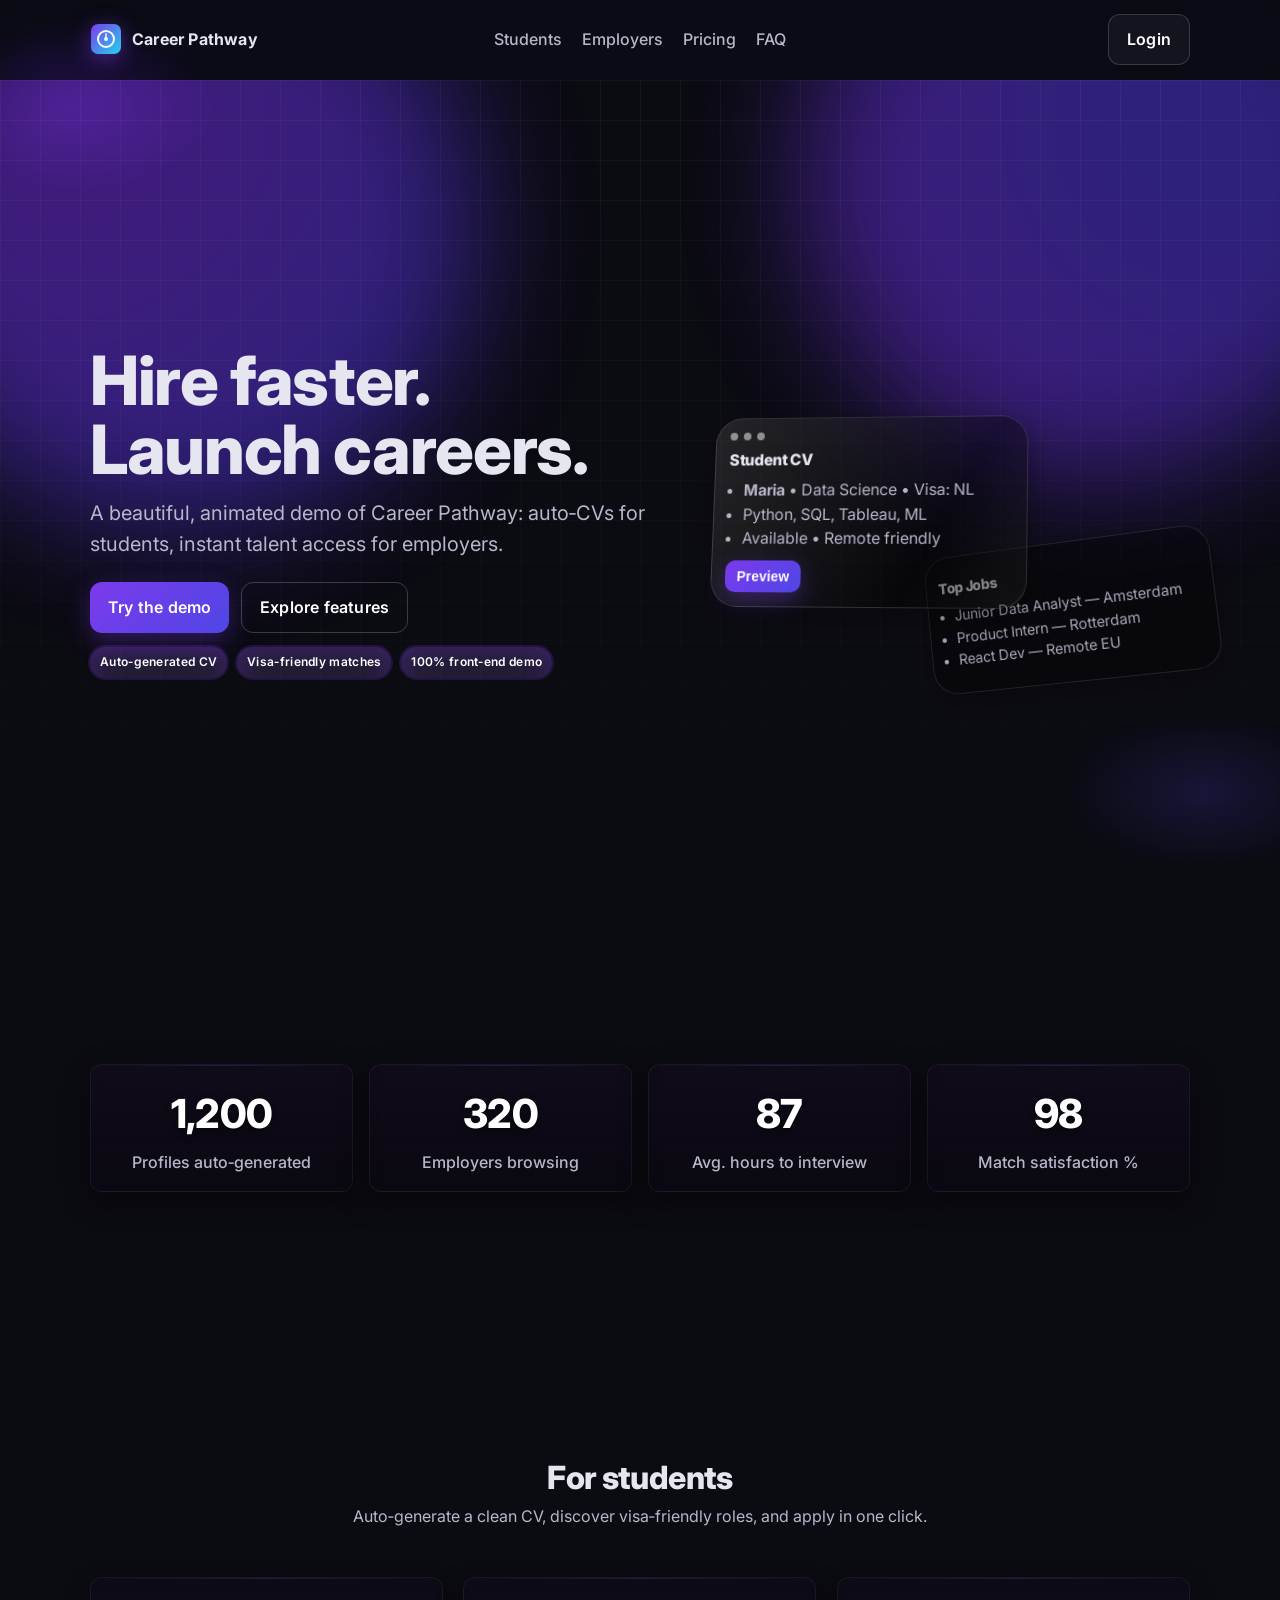
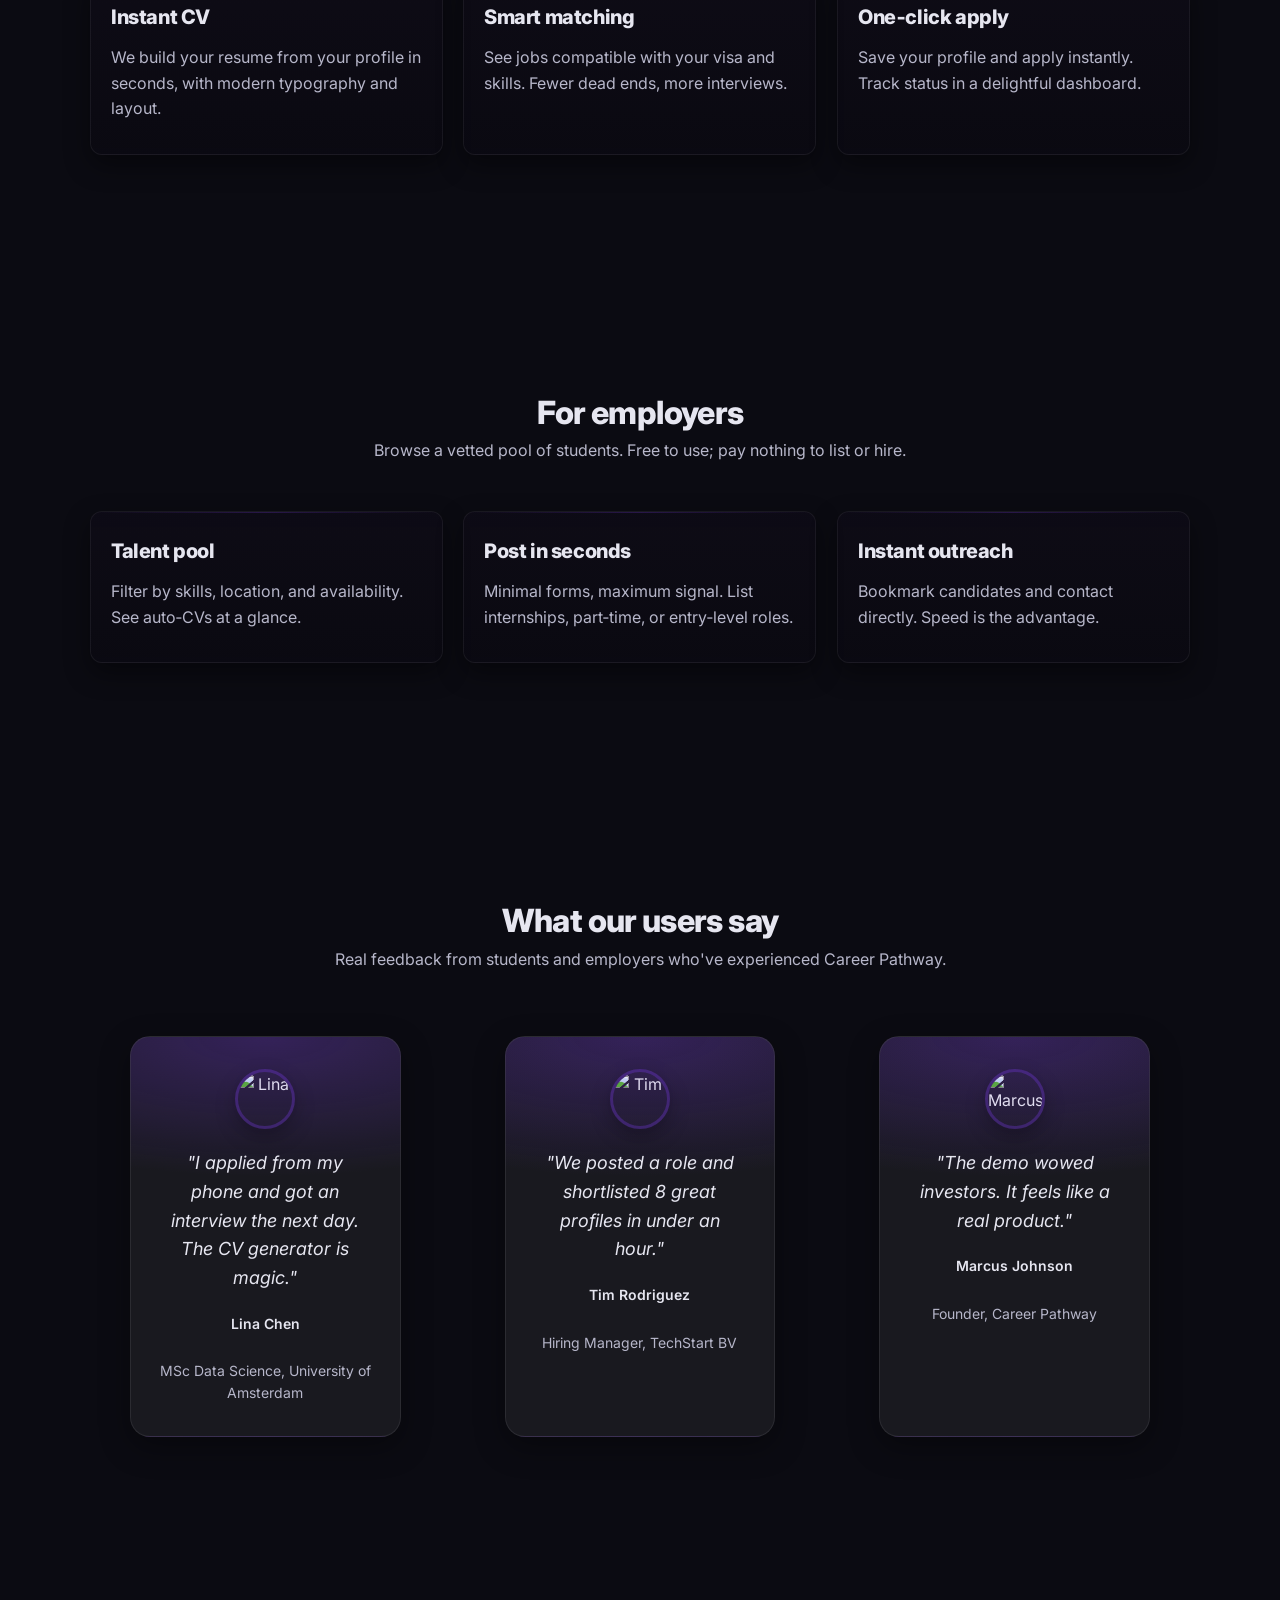
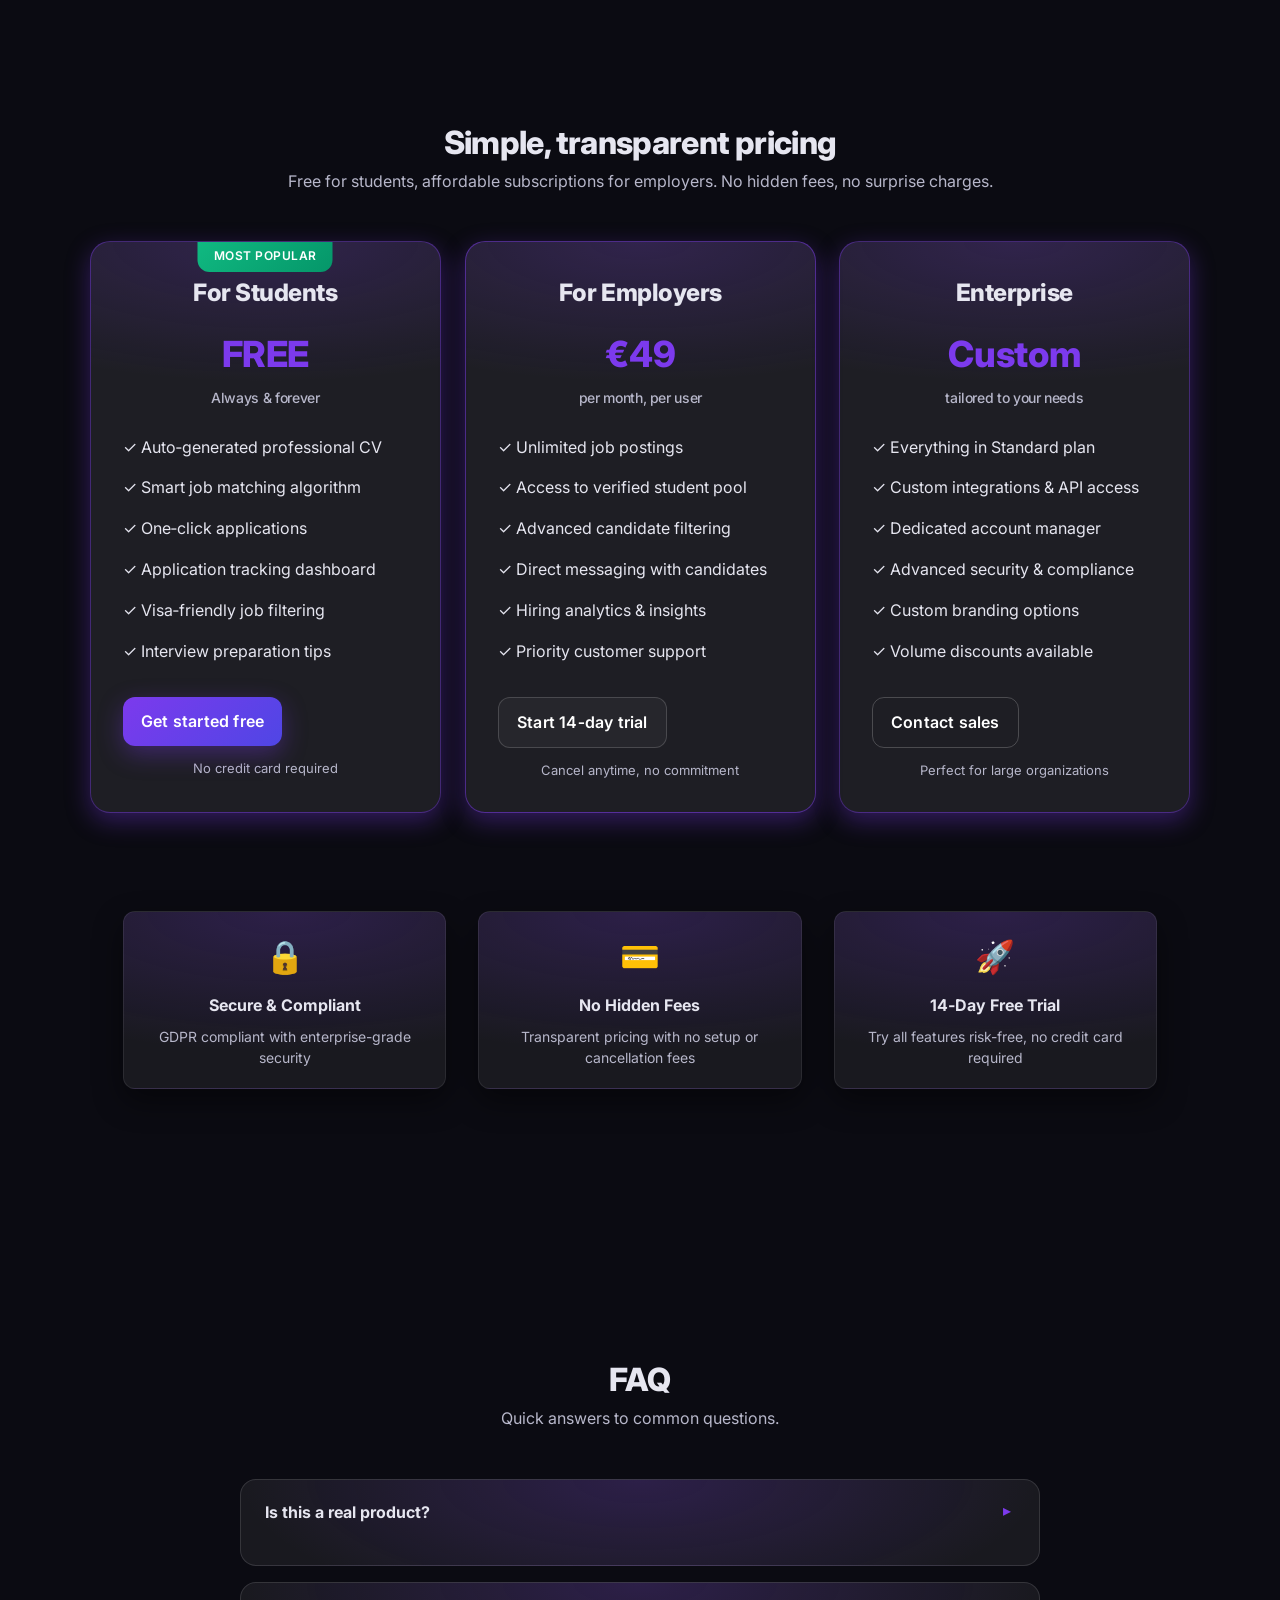
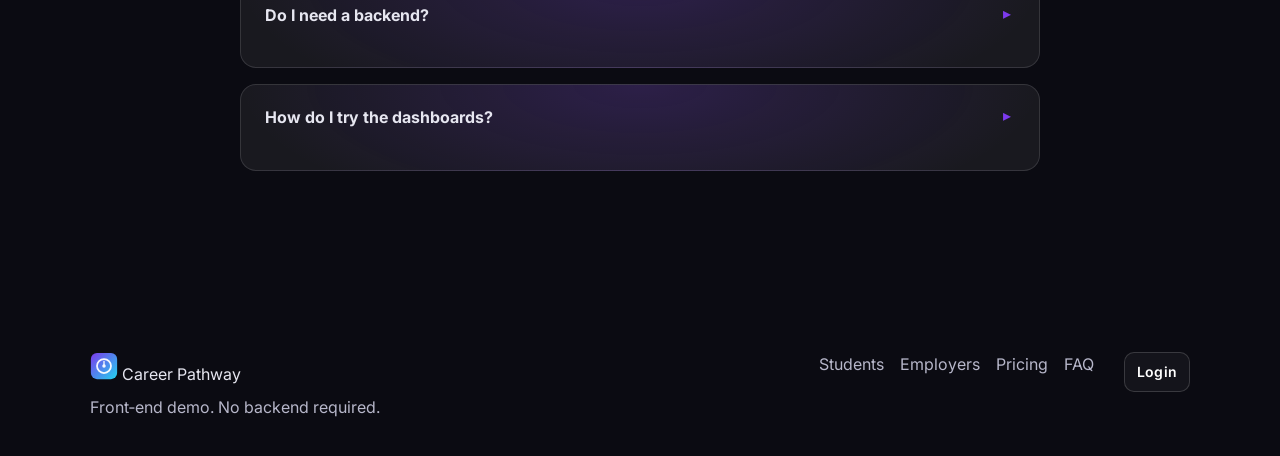
==== commit 6ec3cd6a: "Update project name and login links to Career Pathway" ====
--- a/index.html
+++ b/index.html
@@ -4,8 +4,8 @@
     <meta charset="utf-8" />
     <meta name="viewport" content="width=device-width, initial-scale=1, viewport-fit=cover" />
     <meta name="theme-color" content="#6a5acd" />
-    <title>ChronoVize — Hire Faster. Launch Careers.</title>
-    <meta name="description" content="ChronoVize: lightning‑fast student hiring with auto‑generated CVs and a gorgeous, animated demo experience." />
+    <title>Career Pathway — Hire Faster. Launch Careers.</title>
+    <meta name="description" content="Career Pathway: lightning‑fast student hiring with auto‑generated CVs and a gorgeous, animated demo experience." />
     <link rel="preconnect" href="https://fonts.googleapis.com">
     <link rel="preconnect" href="https://fonts.gstatic.com" crossorigin>
     <link href="https://fonts.googleapis.com/css2?family=Inter:wght@300;400;500;600;700;800&display=swap" rel="stylesheet">
@@ -17,9 +17,9 @@
     <a class="skip-link" href="#main">Skip to content</a>
     <header class="site-header glass">
       <nav class="nav container" aria-label="Main">
-        <a href="#" class="nav-brand" aria-label="ChronoVize home">
-          <img src="assets/logo.svg" alt="ChronoVize" width="32" height="32" />
-          <span>ChronoVize</span>
+        <a href="#" class="nav-brand" aria-label="Career Pathway home">
+          <img src="assets/logo.svg" alt="Career Pathway" width="32" height="32" />
+          <span>Career Pathway</span>
         </a>
         <button class="nav-toggle" aria-controls="nav-menu" aria-expanded="false" aria-label="Open menu">
           <span class="bar"></span><span class="bar"></span><span class="bar"></span>
@@ -32,7 +32,7 @@
             <li><a href="#faq" class="nav-link">FAQ</a></li>
           </ul>
           <div class="nav-actions">
-            <a class="btn btn-outline magnetic" href="auth/login.html">Login</a>
+            <a class="btn btn-outline magnetic" href="https://global-gate-dash.lovable.app/?utm_source=lovable-editor">Login</a>
           </div>
         </div>
       </nav>
@@ -50,9 +50,9 @@
         <div class="container hero-grid">
           <div class="hero-copy reveal-up">
             <h1 id="hero-title" class="hero-title">Hire faster. Launch careers.</h1>
-            <p class="hero-sub">A beautiful, animated demo of ChronoVize: auto‑CVs for students, instant talent access for employers.</p>
+            <p class="hero-sub">A beautiful, animated demo of Career Pathway: auto‑CVs for students, instant talent access for employers.</p>
             <div class="hero-ctas">
-              <a class="btn btn-gradient magnetic" href="auth/login.html">Try the demo</a>
+              <a class="btn btn-gradient magnetic" href="https://global-gate-dash.lovable.app/?utm_source=lovable-editor">Try the demo</a>
               <a class="btn btn-ghost magnetic" href="#students">Explore features</a>
             </div>
             <div class="hero-badges">
@@ -167,7 +167,7 @@
         <div class="container">
           <header class="section-head reveal-up">
             <h2 id="testimonials-title">What our users say</h2>
-            <p>Real feedback from students and employers who've experienced ChronoVize.</p>
+            <p>Real feedback from students and employers who've experienced Career Pathway.</p>
           </header>
           <div class="testimonials-grid">
             <figure class="testimonial reveal">
@@ -197,7 +197,7 @@
               <blockquote>"The demo wowed investors. It feels like a real product."</blockquote>
               <figcaption>
                 <strong>Marcus Johnson</strong><br>
-                Founder, ChronoVize
+                Founder, Career Pathway
               </figcaption>
             </figure>
           </div>
@@ -224,7 +224,7 @@
                 <li>✓ Visa‑friendly job filtering</li>
                 <li>✓ Interview preparation tips</li>
               </ul>
-              <a class="btn btn-gradient magnetic" href="auth/login.html">Get started free</a>
+              <a class="btn btn-gradient magnetic" href="https://global-gate-dash.lovable.app/?utm_source=lovable-editor">Get started free</a>
               <p class="price-note">No credit card required</p>
             </div>
             
@@ -254,7 +254,7 @@
                 <li>✓ Custom branding options</li>
                 <li>✓ Volume discounts available</li>
               </ul>
-              <a class="btn btn-ghost magnetic" href="mailto:sales@chronovize.com">Contact sales</a>
+              <a class="btn btn-ghost magnetic" href="mailto:sales@Career Pathway.com">Contact sales</a>
               <p class="price-note">Perfect for large organizations</p>
             </div>
           </div>
@@ -309,7 +309,7 @@
     <footer class="site-footer">
       <div class="container footer-grid">
         <div class="brand-col">
-          <img src="assets/logo.svg" alt="ChronoVize" width="28" height="28" /> ChronoVize
+          <img src="assets/logo.svg" alt="Career Pathway" width="28" height="28" /> Career Pathway
           <p class="muted">Front‑end demo. No backend required.</p>
         </div>
         <nav aria-label="Footer">
@@ -319,7 +319,7 @@
           <a href="#faq">FAQ</a>
         </nav>
         <div class="footer-actions">
-          <a class="btn btn-small btn-outline" href="auth/login.html">Login</a>
+          <a class="btn btn-small btn-outline" href="https://global-gate-dash.lovable.app/?utm_source=lovable-editor">Login</a>
         </div>
       </div>
     </footer>
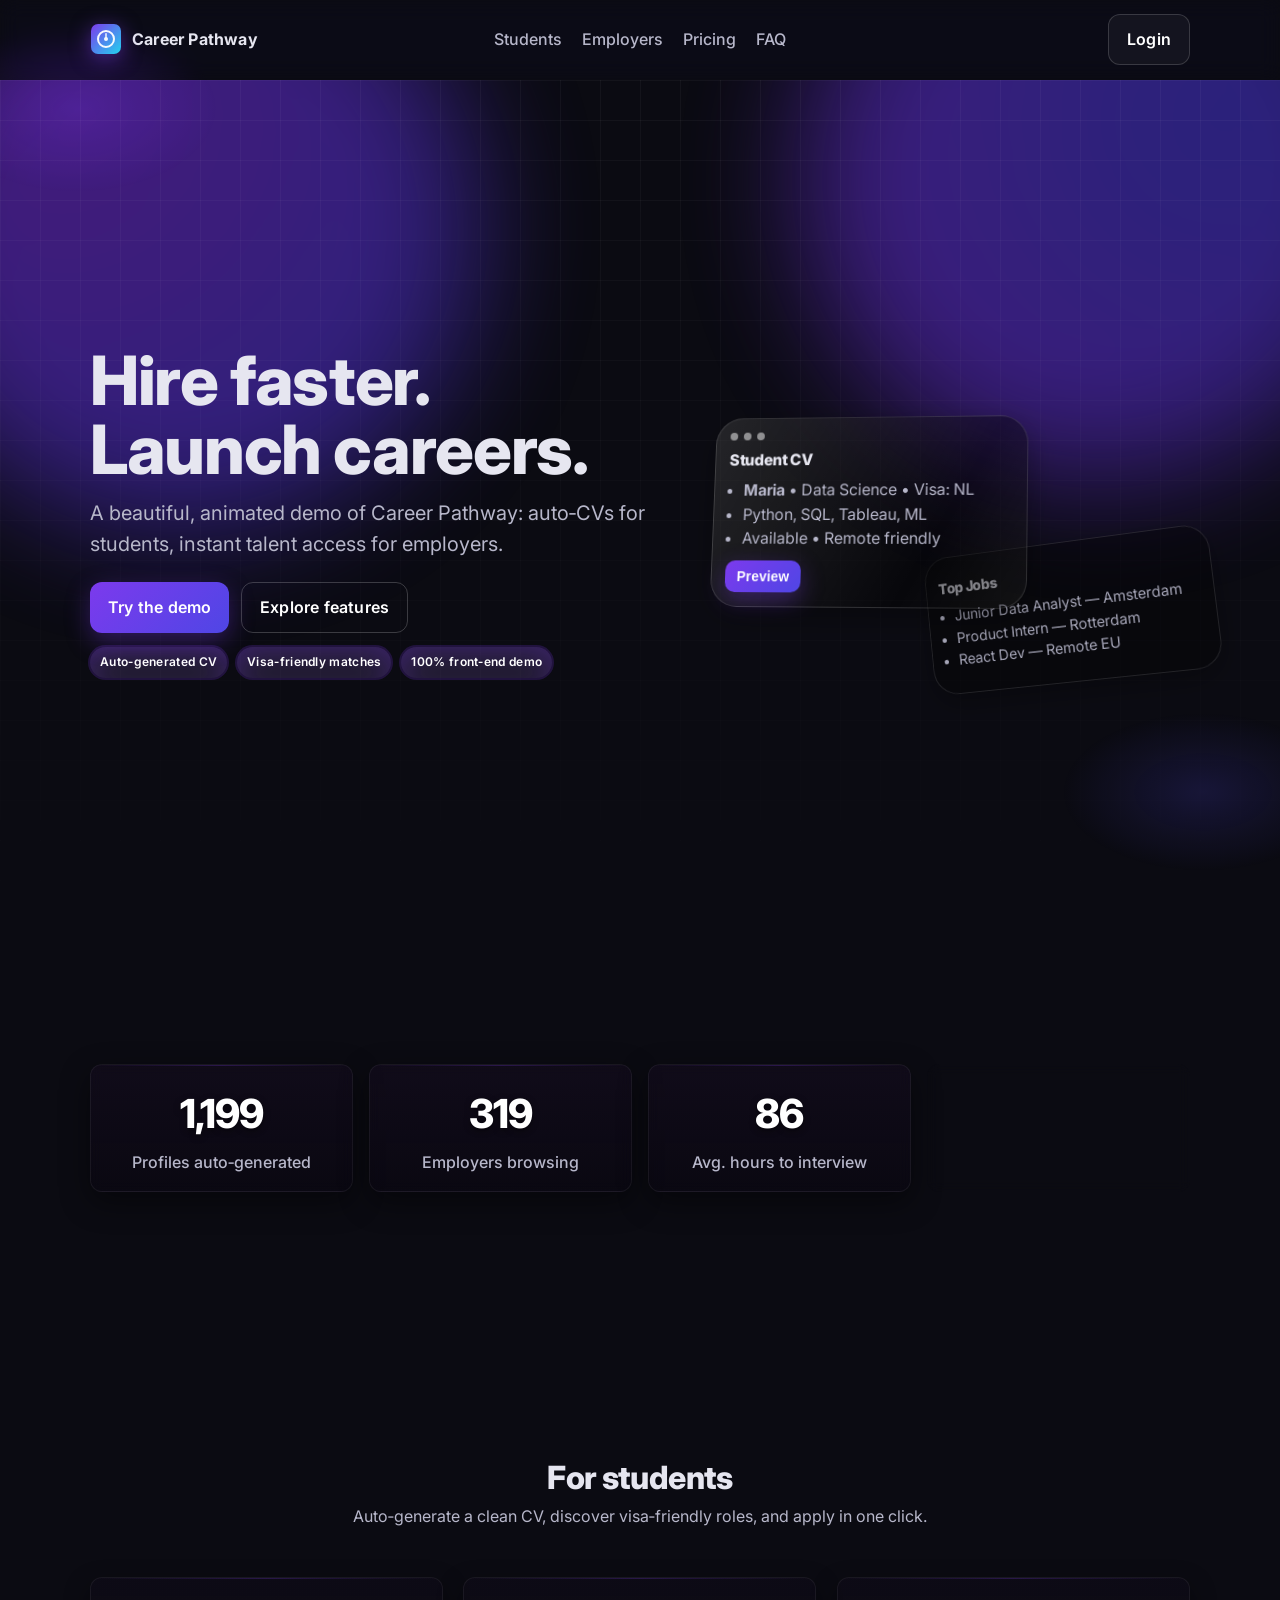
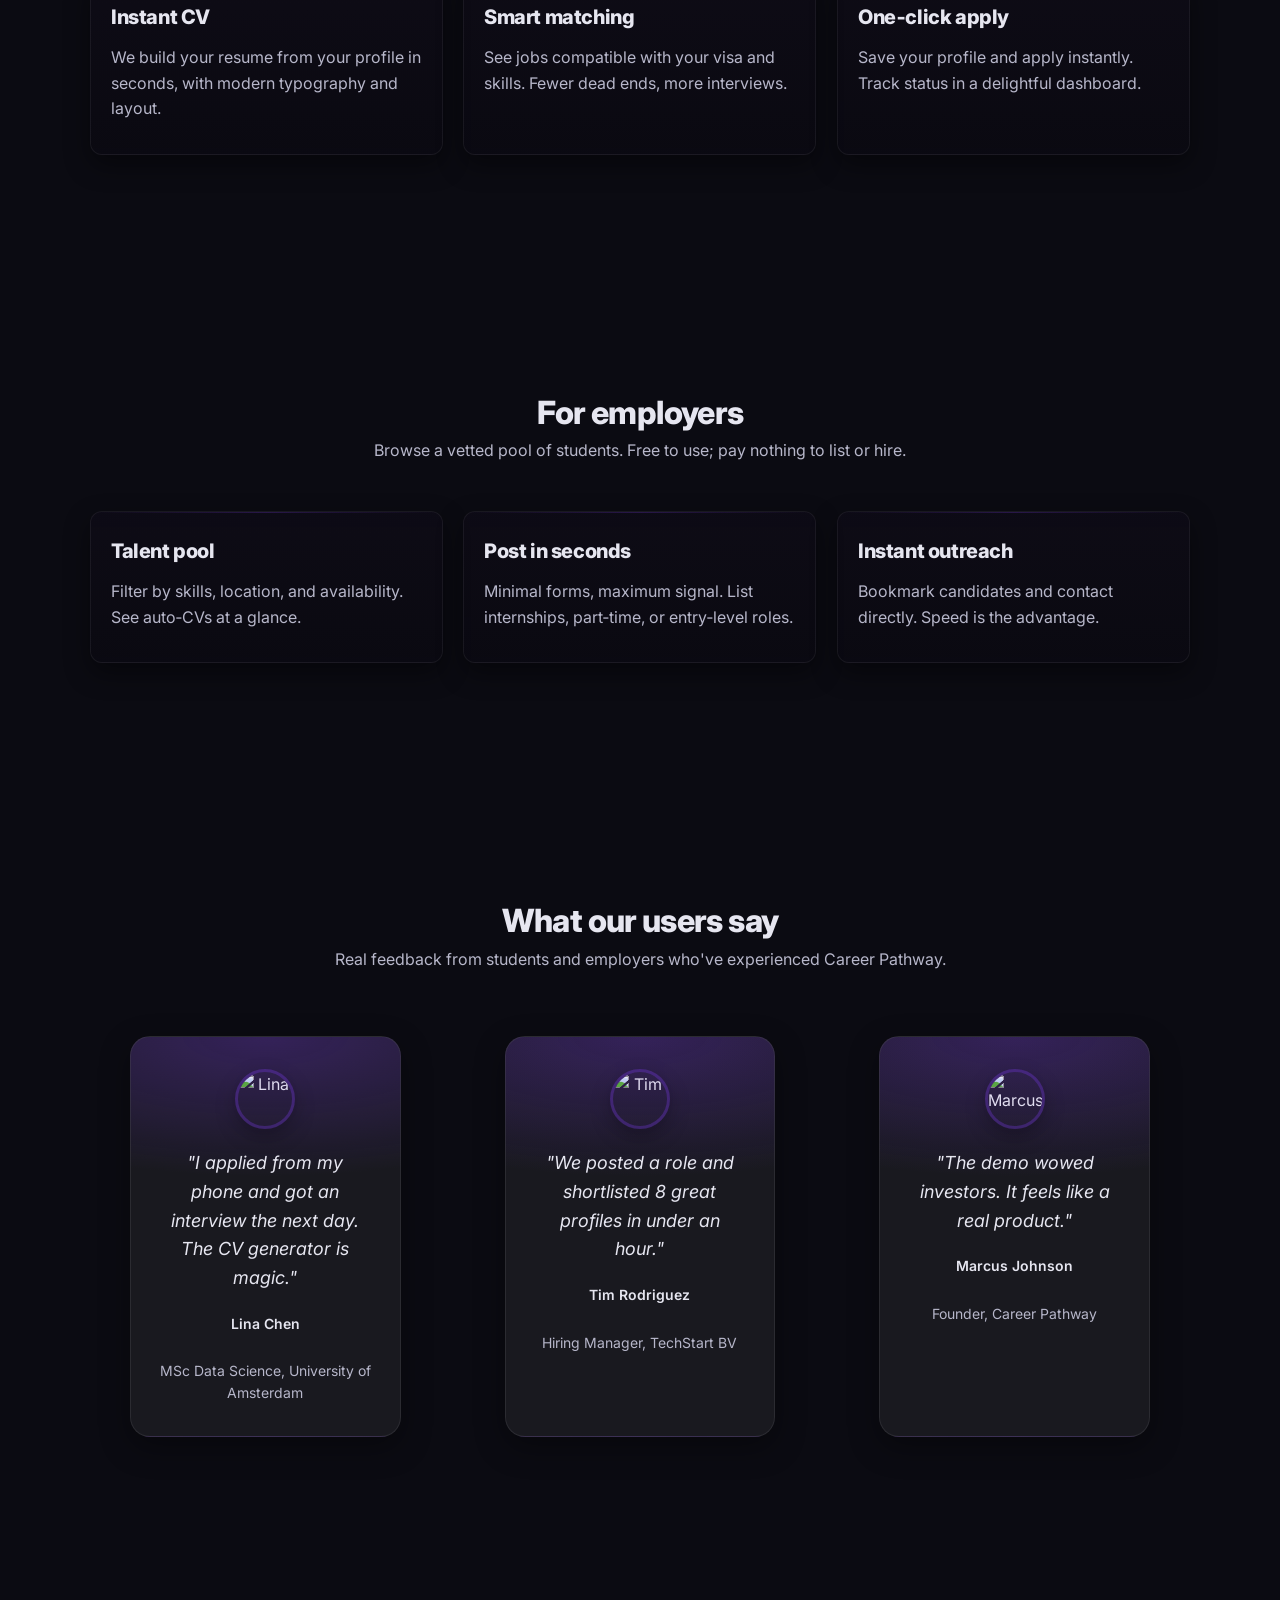
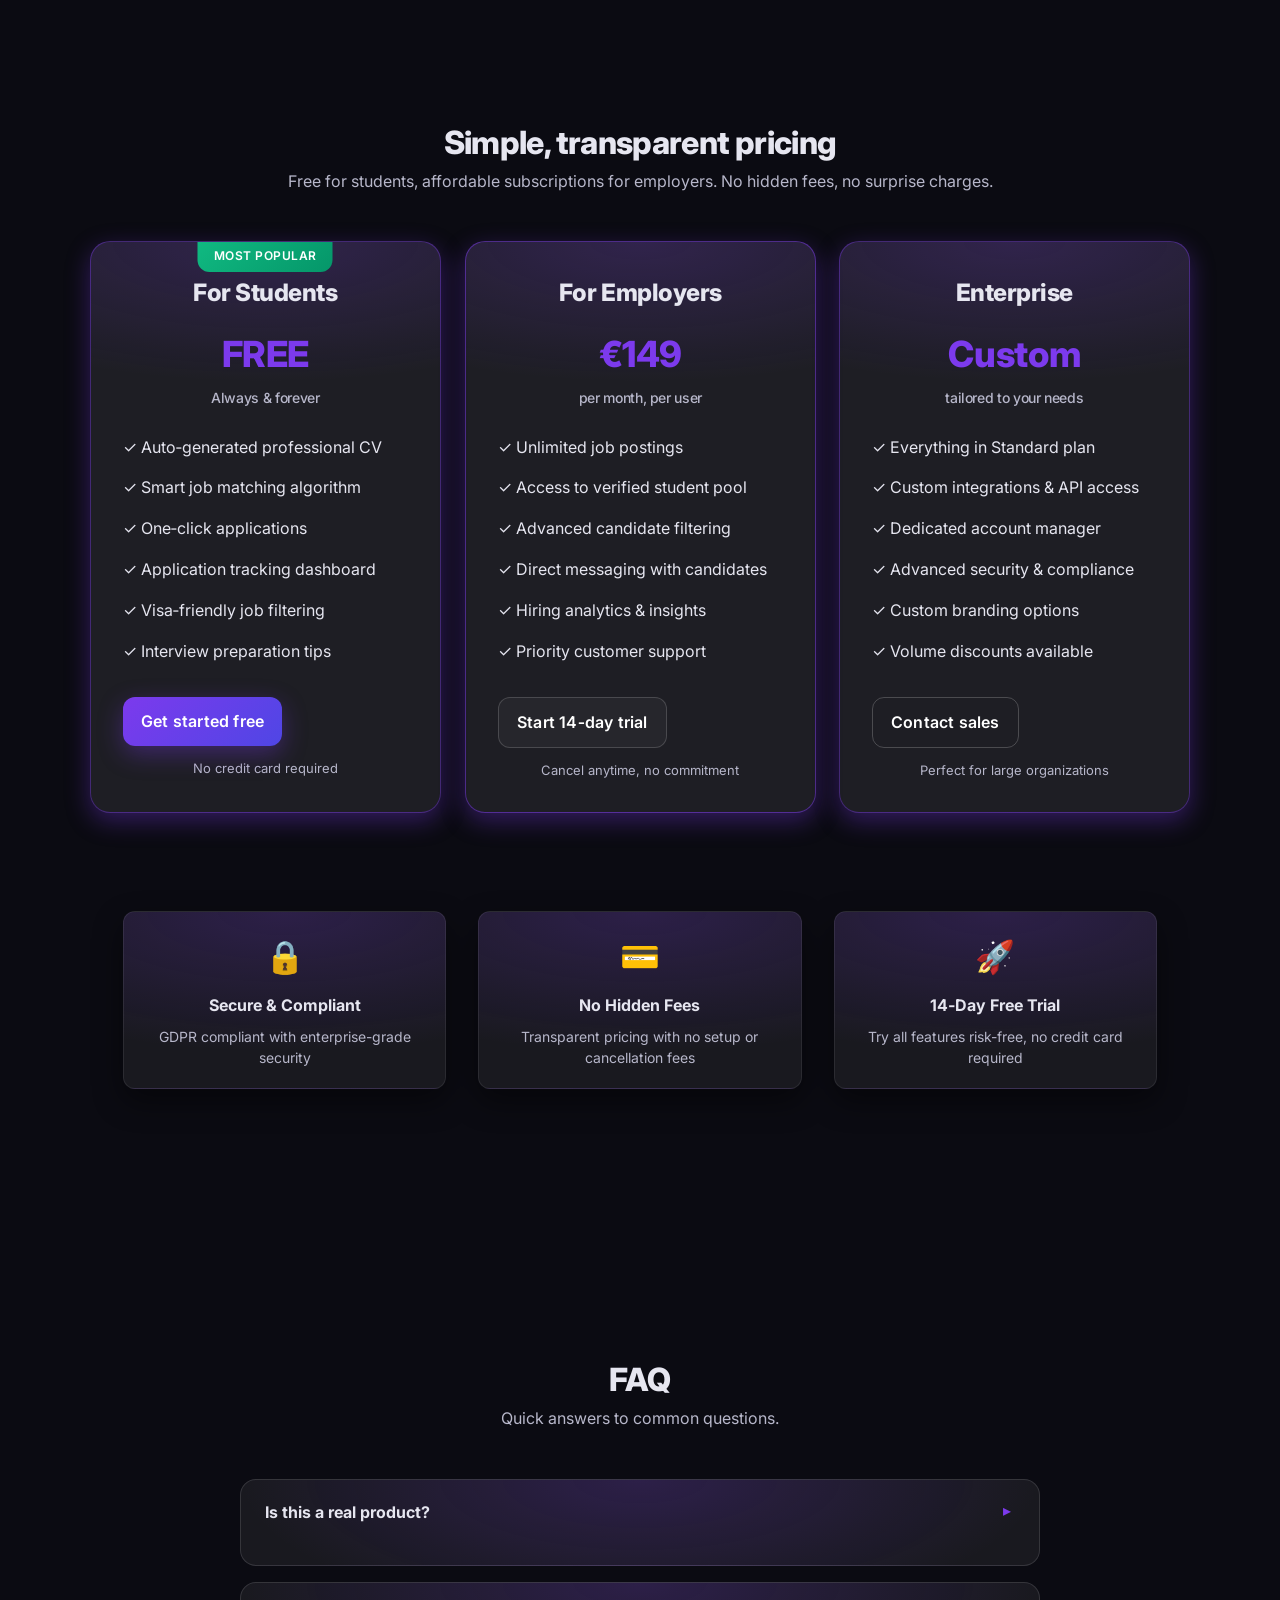
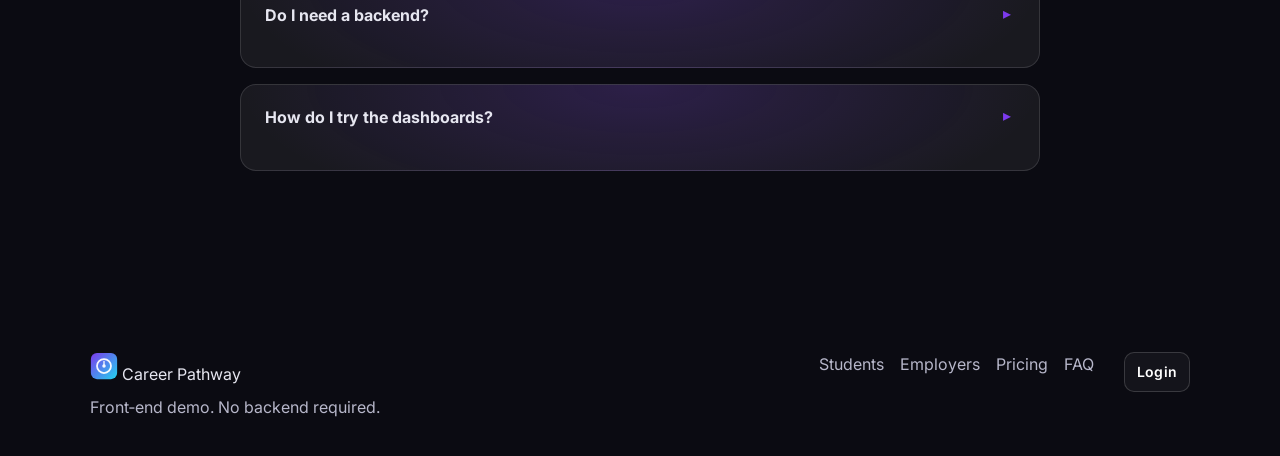
==== commit dd395771: "Update index.html" ====
--- a/index.html
+++ b/index.html
@@ -32,7 +32,7 @@
             <li><a href="#faq" class="nav-link">FAQ</a></li>
           </ul>
           <div class="nav-actions">
-            <a class="btn btn-outline magnetic" href="https://global-gate-dash.lovable.app/?utm_source=lovable-editor">Login</a>
+            <a class="btn btn-outline magnetic" href="https://global-gate-dash.vercel.app/">Login</a>
           </div>
         </div>
       </nav>
@@ -52,7 +52,7 @@
             <h1 id="hero-title" class="hero-title">Hire faster. Launch careers.</h1>
             <p class="hero-sub">A beautiful, animated demo of Career Pathway: auto‑CVs for students, instant talent access for employers.</p>
             <div class="hero-ctas">
-              <a class="btn btn-gradient magnetic" href="https://global-gate-dash.lovable.app/?utm_source=lovable-editor">Try the demo</a>
+              <a class="btn btn-gradient magnetic" href="https://global-gate-dash.vercel.app/">Try the demo</a>
               <a class="btn btn-ghost magnetic" href="#students">Explore features</a>
             </div>
             <div class="hero-badges">
@@ -224,13 +224,13 @@
                 <li>✓ Visa‑friendly job filtering</li>
                 <li>✓ Interview preparation tips</li>
               </ul>
-              <a class="btn btn-gradient magnetic" href="https://global-gate-dash.lovable.app/?utm_source=lovable-editor">Get started free</a>
+              <a class="btn btn-gradient magnetic" href="https://global-gate-dash.vercel.app/">Get started free</a>
               <p class="price-note">No credit card required</p>
             </div>
             
             <div class="price-card employer-card reveal tilt delay-1">
               <h3>For Employers</h3>
-              <div class="price">€49<br/><small>per month, per user</small></div>
+              <div class="price">€149<br/><small>per month, per user</small></div>
               <ul class="price-features">
                 <li>✓ Unlimited job postings</li>
                 <li>✓ Access to verified student pool</li>
@@ -319,7 +319,7 @@
           <a href="#faq">FAQ</a>
         </nav>
         <div class="footer-actions">
-          <a class="btn btn-small btn-outline" href="https://global-gate-dash.lovable.app/?utm_source=lovable-editor">Login</a>
+          <a class="btn btn-small btn-outline" href="https://global-gate-dash.vercel.app/">Login</a>
         </div>
       </div>
     </footer>
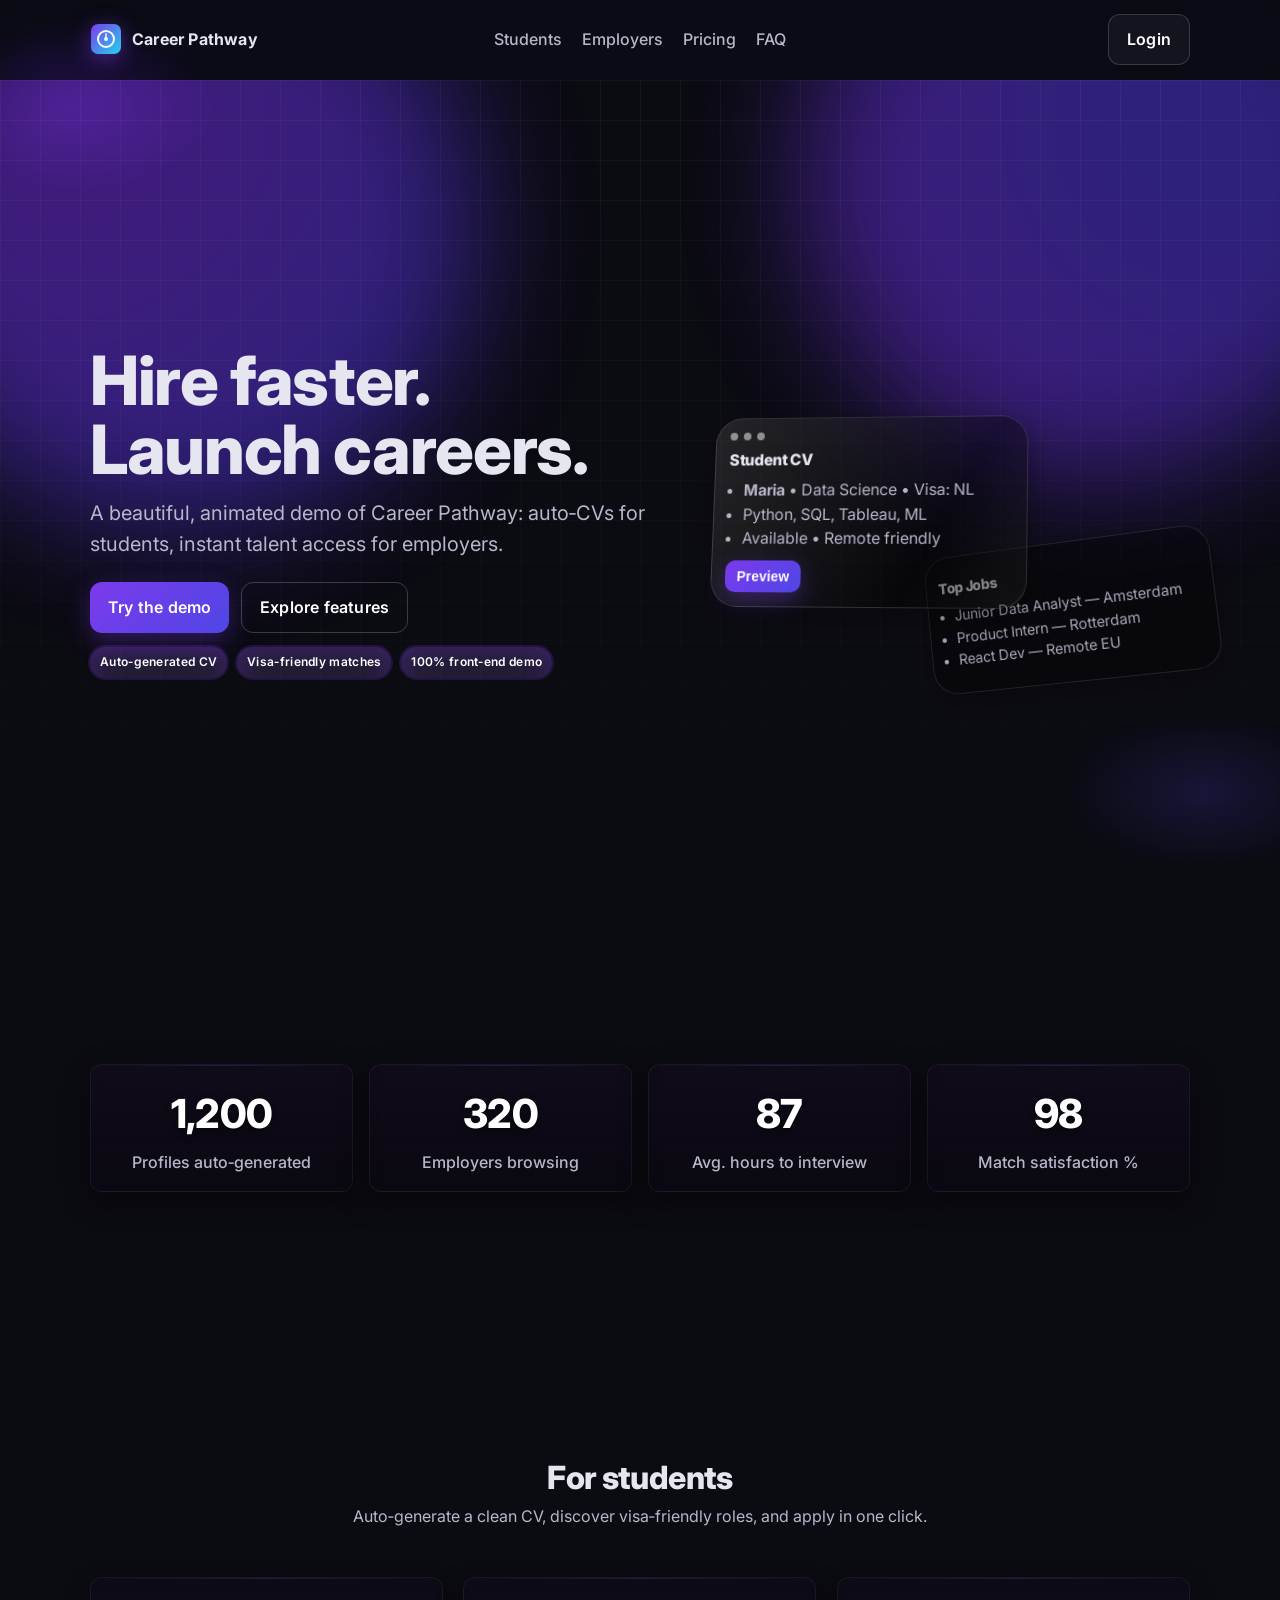
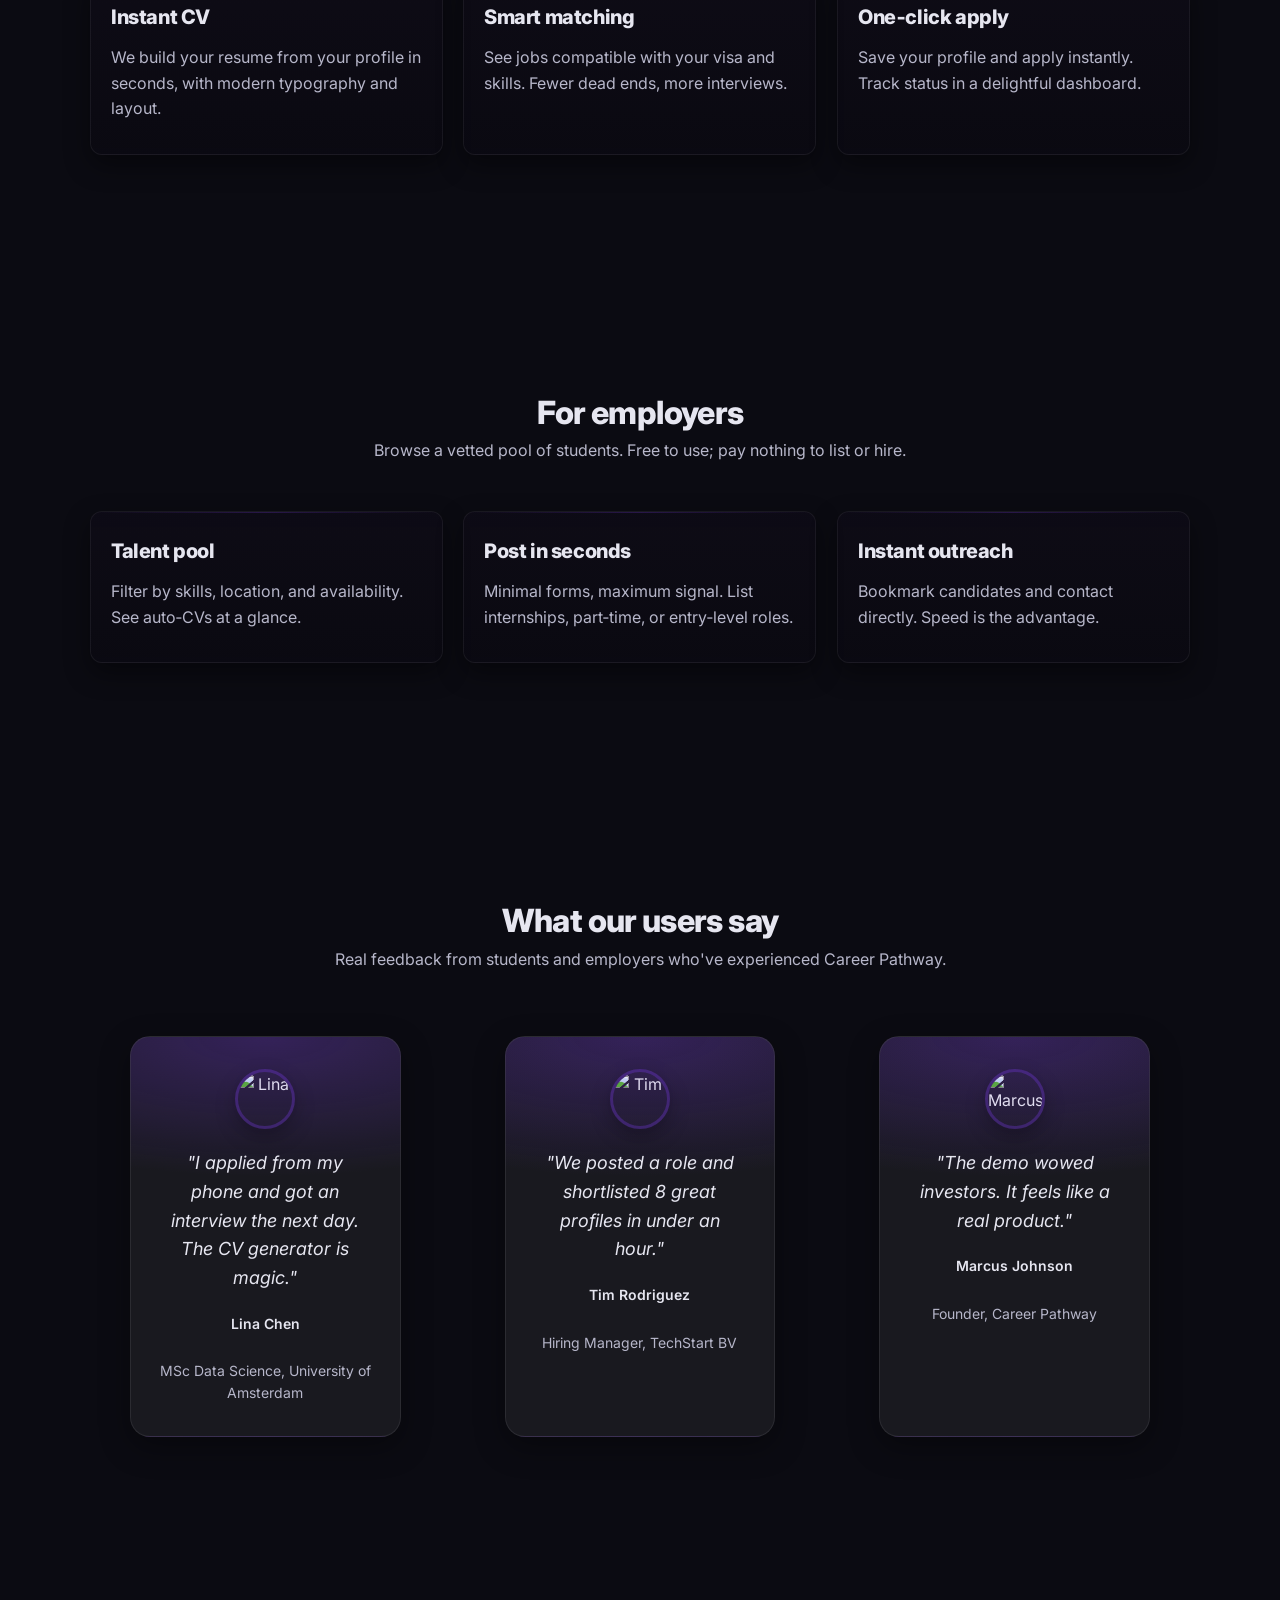
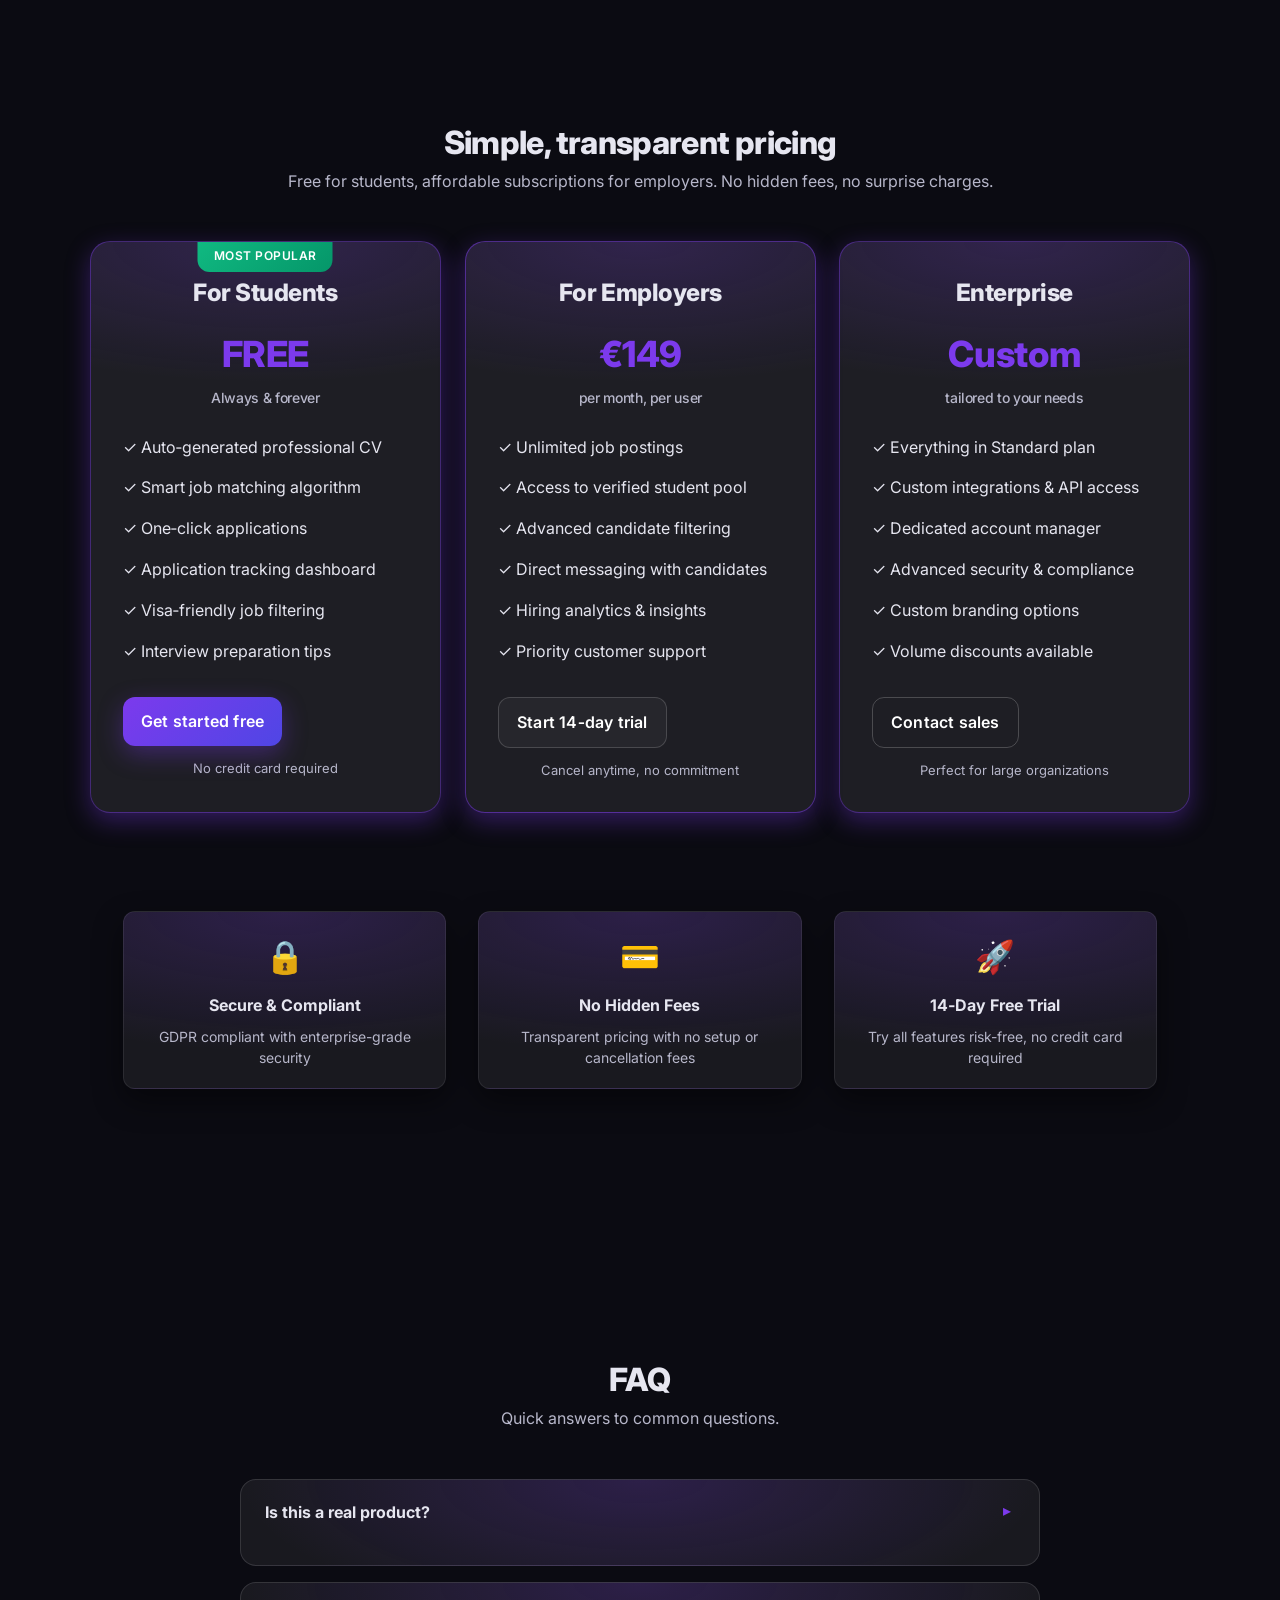
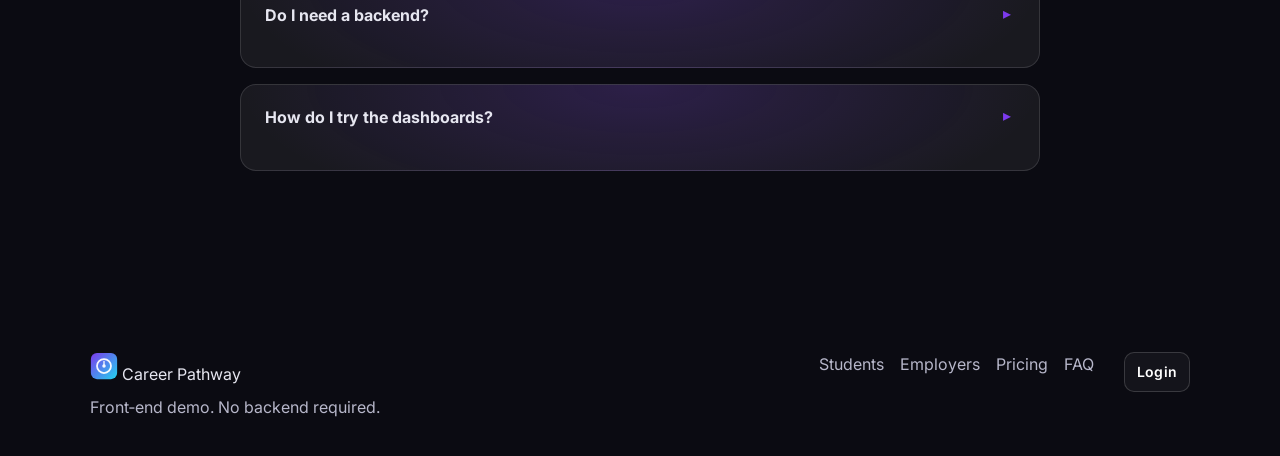
==== commit 71a8f5f2: "Add Vercel insights script and tracking function" ====
--- a/index.html
+++ b/index.html
@@ -329,5 +329,13 @@
     <script src="js/animations.js"></script>
     <script src="js/main.js"></script>
     <script src="js/demo-auth.js"></script>
+    <script>
+  window.va =
+    window.va ||
+    function () {
+      (window.vaq = window.vaq || []).push(arguments);
+    };
+</script>
+<script defer src="/_vercel/insights/script.js"></script>
   </body>
   </html>
